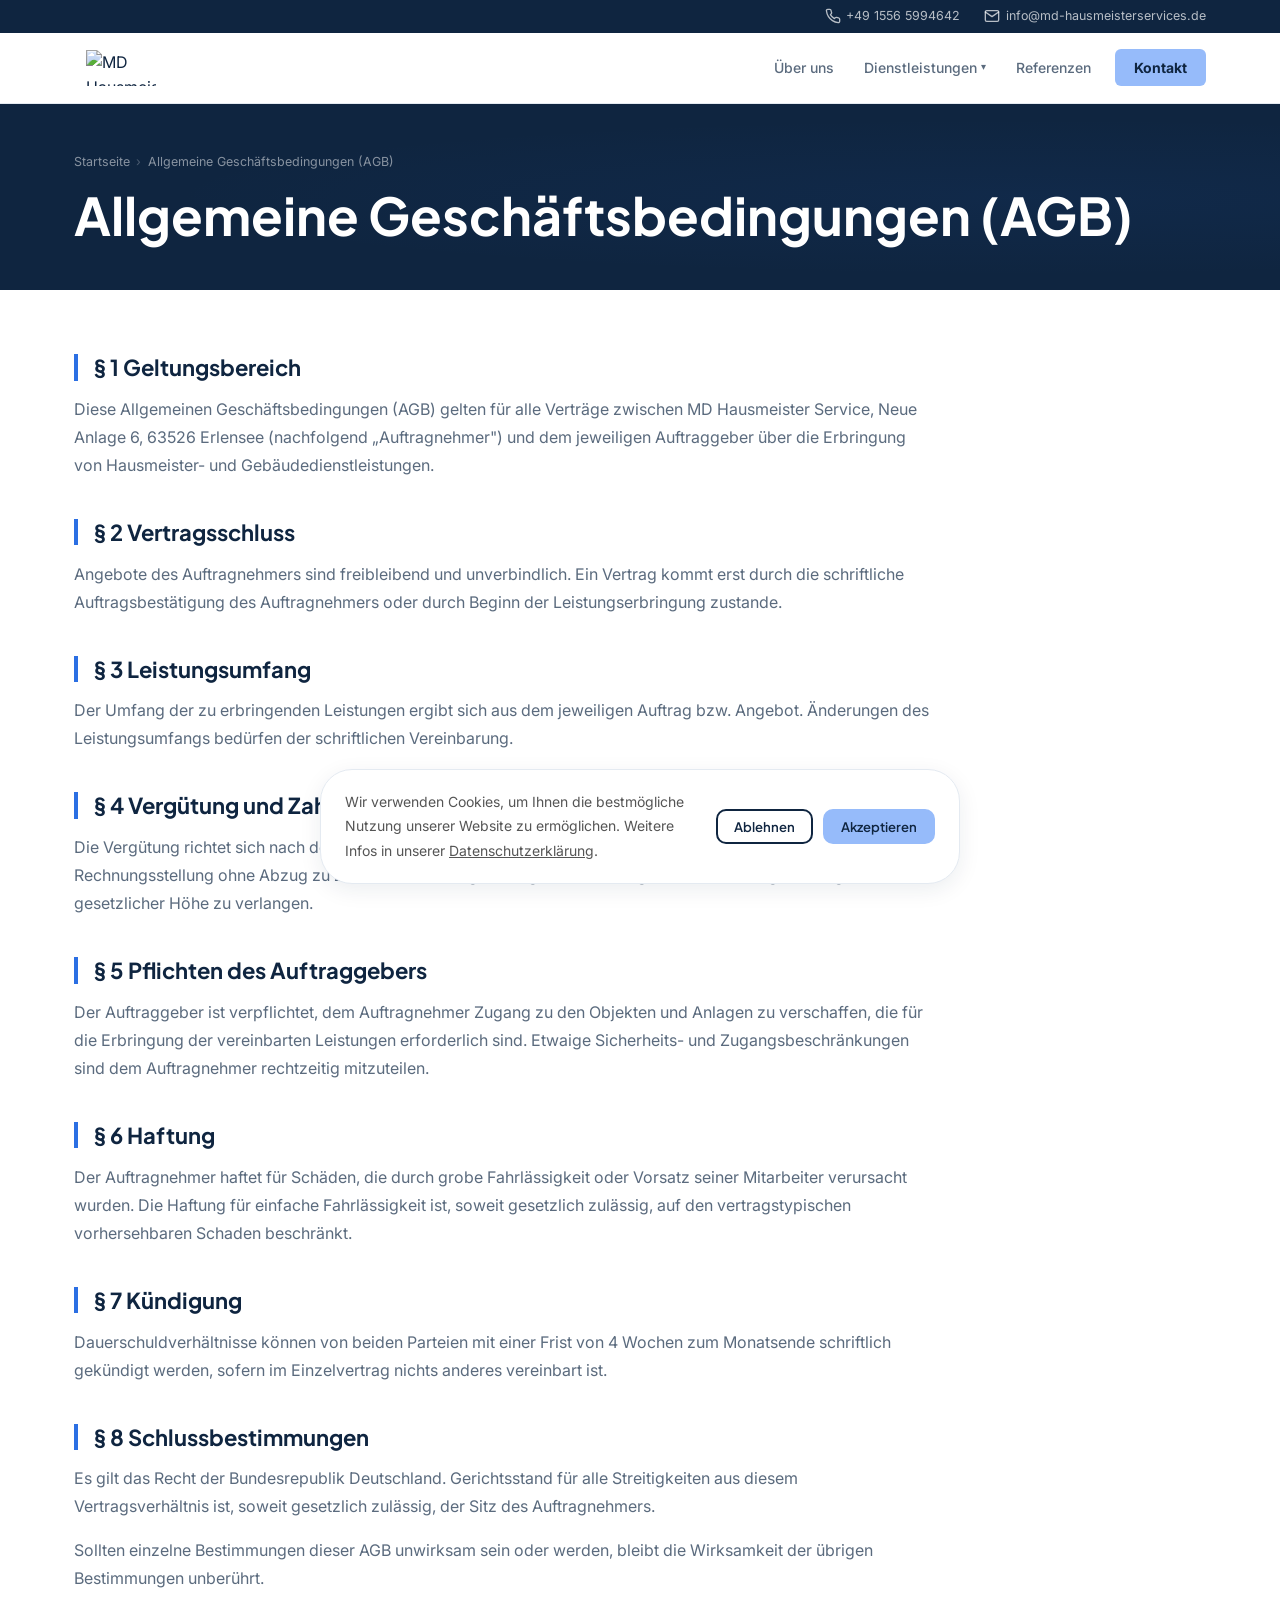
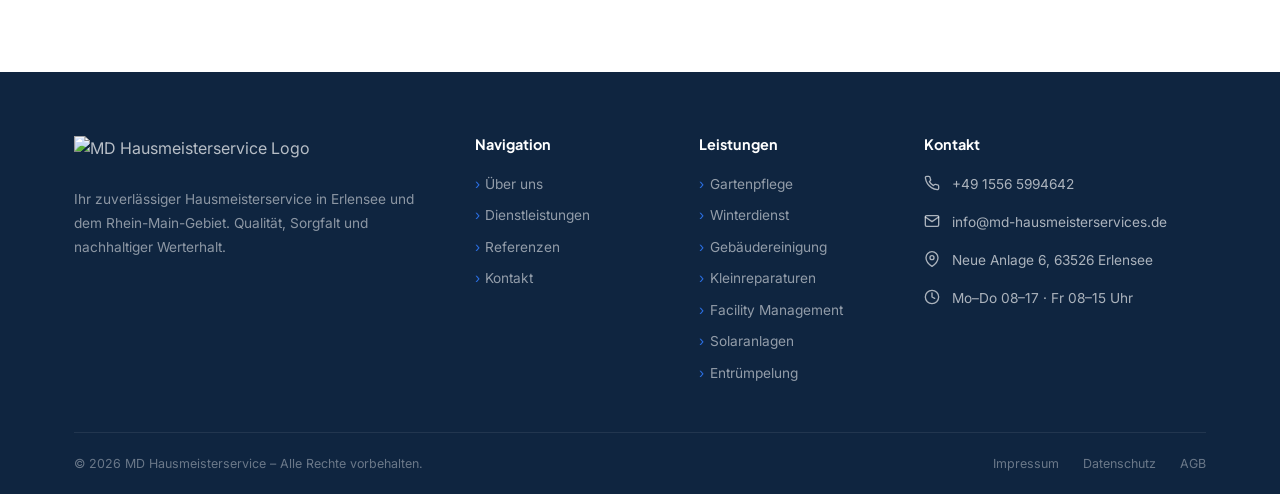
==== agb.html @ 6af6c299 "intial commit" ====
<!DOCTYPE html>
<!-- BUILD: 2026-07-04-v3 (Google-Bewertung neu, Abstände gefixt, keine Emojis) -->
<html lang="de">
<head>
  <meta charset="UTF-8">
  <meta name="viewport" content="width=device-width, initial-scale=1.0">
  <title>Allgemeine Geschäftsbedingungen (AGB) | MD Hausmeisterservice</title>
  <meta name="robots" content="noindex, follow">
  <link rel="canonical" href="https://md-hausmeisterservices.de/agb.html">
  <link rel="preconnect" href="https://fonts.googleapis.com">
  <link rel="preconnect" href="https://fonts.gstatic.com" crossorigin>
  <link href="https://fonts.googleapis.com/css2?family=Plus+Jakarta+Sans:wght@400;600;700;800&family=Inter:wght@400;500;600&display=swap" rel="stylesheet">
  <link rel="stylesheet" href="style.css">
</head>
<body>
<div id="progress-bar"></div>
<button id="back-to-top" title="Nach oben">↑</button>
<a href="kontakt.html" class="mobile-cta"><span class="ico"><svg viewBox="0 0 24 24" width="16" height="16" fill="none" stroke="currentColor" stroke-width="2" stroke-linecap="round" stroke-linejoin="round"><path d="M16 4h2a2 2 0 0 1 2 2v14a2 2 0 0 1-2 2H6a2 2 0 0 1-2-2V6a2 2 0 0 1 2-2h2"/><rect x="8" y="2" width="8" height="4" rx="1" ry="1"/></svg></span> Kostenloses Angebot anfragen</a>

<header>
  <div class="topbar">
    <div class="container">
      <a href="tel:+4915565994642"><span class="ico"><svg viewBox="0 0 24 24" width="16" height="16" fill="none" stroke="currentColor" stroke-width="2" stroke-linecap="round" stroke-linejoin="round"><path d="M22 16.92v3a2 2 0 0 1-2.18 2 19.79 19.79 0 0 1-8.63-3.07 19.5 19.5 0 0 1-6-6 19.79 19.79 0 0 1-3.07-8.67A2 2 0 0 1 4.11 2h3a2 2 0 0 1 2 1.72c.127.96.361 1.903.7 2.81a2 2 0 0 1-.45 2.11L8.09 9.91a16 16 0 0 0 6 6l1.27-1.27a2 2 0 0 1 2.11-.45c.907.339 1.85.573 2.81.7A2 2 0 0 1 22 16.92z"/></svg></span> +49 1556 5994642</a>
      <a href="mailto:info@md-hausmeisterservices.de"><span class="ico"><svg viewBox="0 0 24 24" width="16" height="16" fill="none" stroke="currentColor" stroke-width="2" stroke-linecap="round" stroke-linejoin="round"><path d="M4 4h16c1.1 0 2 .9 2 2v12c0 1.1-.9 2-2 2H4c-1.1 0-2-.9-2-2V6c0-1.1.9-2 2-2z"/><polyline points="22,6 12,13 2,6"/></svg></span> info@md-hausmeisterservices.de</a>
    </div>
  </div>
  <nav class="navbar" id="navbar">
    <div class="container">
      <a href="index.html" class="nav-logo" aria-label="MD Hausmeisterservice Startseite">
        <img src="https://md-hausmeisterservices.de/wp-content/uploads/2026/02/MD-Hausmeisterservice-Logo-hell-NoBackground-200x102.png"
             alt="MD Hausmeisterservice Logo" width="150" height="77" loading="eager">
      </a>
      <button class="nav-toggle" id="navToggle" aria-label="Menü öffnen" aria-expanded="false">
        <span></span><span></span><span></span>
      </button>
      <ul class="nav-menu" id="navMenu">
        <li><a href="index.html">Über uns</a></li>
        <li class="has-dropdown">
          <a href="dienstleistungen.html">Dienstleistungen <span class="arrow">▾</span></a>
          <ul class="dropdown">
            <li><a href="solaranlagen.html">Reinigung für Solaranlagen</a></li>
            <li><a href="facility-management.html">Facility Management</a></li>
            <li><a href="entruepelung.html">Entrümpelung &amp; Haushaltsauflösungen</a></li>
            <li><a href="gebaeudereinigung.html">Fensterreinigung &amp; Gebäudereinigung</a></li>
            <li><a href="gartenpflege.html">Gartenpflege</a></li>
            <li><a href="kleinreparaturen.html">Kleinreparaturen</a></li>
            <li><a href="winterdienst.html">Winterdienst</a></li>
          </ul>
        </li>
        <li><a href="referenzen.html">Referenzen</a></li>
        <li><a href="kontakt.html" class="nav-cta">Kontakt</a></li>
      </ul>
    </div>
  </nav>
  <div class="nav-overlay" id="navOverlay"></div>
</header>
<main>
  <section class="page-banner">
    <div class="container">
      <div class="page-banner-content">
        <nav class="breadcrumb"><a href="index.html">Startseite</a><span class="sep">›</span><span>Allgemeine Geschäftsbedingungen (AGB)</span></nav>
        <h1>Allgemeine Geschäftsbedingungen (AGB)</h1>
      </div>
    </div>
  </section>
  <section class="section">
    <div class="container">
      <div class="legal-content">

        <h2>§ 1 Geltungsbereich</h2>
        <p>Diese Allgemeinen Geschäftsbedingungen (AGB) gelten für alle Verträge zwischen MD Hausmeister Service, Neue Anlage 6, 63526 Erlensee (nachfolgend „Auftragnehmer") und dem jeweiligen Auftraggeber über die Erbringung von Hausmeister- und Gebäudedienstleistungen.</p>

        <h2>§ 2 Vertragsschluss</h2>
        <p>Angebote des Auftragnehmers sind freibleibend und unverbindlich. Ein Vertrag kommt erst durch die schriftliche Auftragsbestätigung des Auftragnehmers oder durch Beginn der Leistungserbringung zustande.</p>

        <h2>§ 3 Leistungsumfang</h2>
        <p>Der Umfang der zu erbringenden Leistungen ergibt sich aus dem jeweiligen Auftrag bzw. Angebot. Änderungen des Leistungsumfangs bedürfen der schriftlichen Vereinbarung.</p>

        <h2>§ 4 Vergütung und Zahlungsbedingungen</h2>
        <p>Die Vergütung richtet sich nach dem jeweils vereinbarten Angebot. Rechnungen sind innerhalb von 14 Tagen nach Rechnungsstellung ohne Abzug zu zahlen. Bei Zahlungsverzug ist der Auftragnehmer berechtigt, Verzugszinsen in gesetzlicher Höhe zu verlangen.</p>

        <h2>§ 5 Pflichten des Auftraggebers</h2>
        <p>Der Auftraggeber ist verpflichtet, dem Auftragnehmer Zugang zu den Objekten und Anlagen zu verschaffen, die für die Erbringung der vereinbarten Leistungen erforderlich sind. Etwaige Sicherheits- und Zugangsbeschränkungen sind dem Auftragnehmer rechtzeitig mitzuteilen.</p>

        <h2>§ 6 Haftung</h2>
        <p>Der Auftragnehmer haftet für Schäden, die durch grobe Fahrlässigkeit oder Vorsatz seiner Mitarbeiter verursacht wurden. Die Haftung für einfache Fahrlässigkeit ist, soweit gesetzlich zulässig, auf den vertragstypischen vorhersehbaren Schaden beschränkt.</p>

        <h2>§ 7 Kündigung</h2>
        <p>Dauerschuldverhältnisse können von beiden Parteien mit einer Frist von 4 Wochen zum Monatsende schriftlich gekündigt werden, sofern im Einzelvertrag nichts anderes vereinbart ist.</p>

        <h2>§ 8 Schlussbestimmungen</h2>
        <p>Es gilt das Recht der Bundesrepublik Deutschland. Gerichtsstand für alle Streitigkeiten aus diesem Vertragsverhältnis ist, soweit gesetzlich zulässig, der Sitz des Auftragnehmers.</p>
        <p>Sollten einzelne Bestimmungen dieser AGB unwirksam sein oder werden, bleibt die Wirksamkeit der übrigen Bestimmungen unberührt.</p>

      </div>
    </div>
  </section>
</main>
<footer class="footer">
  <div class="container">
    <div class="footer-grid">
      <div class="footer-brand">
        <img src="https://md-hausmeisterservices.de/wp-content/uploads/2026/02/MD-Hausmeisterservice-Logo-hell-NoBackground-200x102.png" alt="MD Hausmeisterservice Logo" loading="lazy">
        <p>Ihr zuverlässiger Hausmeisterservice in Erlensee und dem Rhein-Main-Gebiet. Qualität, Sorgfalt und nachhaltiger Werterhalt.</p>
      </div>
      <div class="footer-col">
        <h4>Navigation</h4>
        <ul class="footer-links">
          <li><a href="index.html">Über uns</a></li>
          <li><a href="dienstleistungen.html">Dienstleistungen</a></li>
          <li><a href="referenzen.html">Referenzen</a></li>
          <li><a href="kontakt.html">Kontakt</a></li>
        </ul>
      </div>
      <div class="footer-col">
        <h4>Leistungen</h4>
        <ul class="footer-links">
          <li><a href="gartenpflege.html">Gartenpflege</a></li>
          <li><a href="winterdienst.html">Winterdienst</a></li>
          <li><a href="gebaeudereinigung.html">Gebäudereinigung</a></li>
          <li><a href="kleinreparaturen.html">Kleinreparaturen</a></li>
          <li><a href="facility-management.html">Facility Management</a></li>
          <li><a href="solaranlagen.html">Solaranlagen</a></li>
          <li><a href="entruepelung.html">Entrümpelung</a></li>
        </ul>
      </div>
      <div class="footer-col">
        <h4>Kontakt</h4>
        <div class="fci"><i class="fi"><span class="ico"><svg viewBox="0 0 24 24" width="16" height="16" fill="none" stroke="currentColor" stroke-width="2" stroke-linecap="round" stroke-linejoin="round"><path d="M22 16.92v3a2 2 0 0 1-2.18 2 19.79 19.79 0 0 1-8.63-3.07 19.5 19.5 0 0 1-6-6 19.79 19.79 0 0 1-3.07-8.67A2 2 0 0 1 4.11 2h3a2 2 0 0 1 2 1.72c.127.96.361 1.903.7 2.81a2 2 0 0 1-.45 2.11L8.09 9.91a16 16 0 0 0 6 6l1.27-1.27a2 2 0 0 1 2.11-.45c.907.339 1.85.573 2.81.7A2 2 0 0 1 22 16.92z"/></svg></span></i><div><a href="tel:+4915565994642">+49 1556 5994642</a></div></div>
        <div class="fci"><i class="fi"><span class="ico"><svg viewBox="0 0 24 24" width="16" height="16" fill="none" stroke="currentColor" stroke-width="2" stroke-linecap="round" stroke-linejoin="round"><path d="M4 4h16c1.1 0 2 .9 2 2v12c0 1.1-.9 2-2 2H4c-1.1 0-2-.9-2-2V6c0-1.1.9-2 2-2z"/><polyline points="22,6 12,13 2,6"/></svg></span></i><div><a href="mailto:info@md-hausmeisterservices.de">info@md-hausmeisterservices.de</a></div></div>
        <div class="fci"><i class="fi"><span class="ico"><svg viewBox="0 0 24 24" width="16" height="16" fill="none" stroke="currentColor" stroke-width="2" stroke-linecap="round" stroke-linejoin="round"><path d="M21 10c0 7-9 13-9 13s-9-6-9-13a9 9 0 0 1 18 0z"/><circle cx="12" cy="10" r="3"/></svg></span></i><div><span>Neue Anlage 6, 63526 Erlensee</span></div></div>
        <div class="fci"><i class="fi"><span class="ico"><svg viewBox="0 0 24 24" width="16" height="16" fill="none" stroke="currentColor" stroke-width="2" stroke-linecap="round" stroke-linejoin="round"><circle cx="12" cy="12" r="10"/><polyline points="12 6 12 12 16 14"/></svg></span></i><div><span>Mo–Do 08–17 · Fr 08–15 Uhr</span></div></div>
      </div>
    </div>
    <div class="footer-bottom">
      <p>© 2026 MD Hausmeisterservice – Alle Rechte vorbehalten.</p>
      <nav class="footer-legal">
        <a href="impressum.html">Impressum</a>
        <a href="datenschutz.html">Datenschutz</a>
        <a href="agb.html">AGB</a>
      </nav>
    </div>
  </div>
</footer>
<script src="main.js"></script>
</body>
</html>
---- style.css ----
@charset "UTF-8";
/* ================================================
   MD HAUSMEISTERSERVICE — Global Stylesheet v2
   ================================================ */

:root {
  --navy:        #0F2540;
  --navy-800:    #16314F;
  --navy-700:    #1E3F63;
  /* Accent = modernes, einladendes Blau */
  --blue:        #2B6FE3;
  --blue-700:    #1F54B8;
  --blue-50:     #F4F8FE;
  --blue-100:    #E7F0FD;
  --blue-200:    #CFE0FB;
  /* Alias auf die Legacy-Variablen, damit alle Seiten konsistent blau sind */
  --amber:       #2B6FE3;
  --amber-700:   #1F54B8;
  --amber-50:    #F4F8FE;
  --amber-100:   #E7F0FD;
  /* Notfall-Signalfarbe (nur für Wasserschaden/Notfall) */
  --alert:       #E5484D;
  --alert-700:   #C2363B;
  --alert-50:    #FDECEC;
  --green:       #22C55E;
  --bg:          #F6F9FD;
  --bg-white:    #FFFFFF;
  --text:        #0F2540;
  --text-muted:  #5B6B7E;
  --text-light:  #8A99AC;
  --border:      #E4EAF1;
  --shadow-xs:   0 1px 3px rgba(15,37,64,.05);
  --shadow-sm:   0 2px 10px rgba(15,37,64,.06);
  --shadow:      0 6px 22px rgba(15,37,64,.08);
  --shadow-md:   0 12px 36px rgba(15,37,64,.10);
  --shadow-lg:   0 22px 60px rgba(15,37,64,.14);
  --shadow-blue: 0 14px 40px rgba(43,111,227,.22);
  --r-sm:        6px;
  --r:           10px;
  --r-lg:        16px;
  --r-xl:        24px;
  --r-2xl:       32px;
  --font-d:      'Plus Jakarta Sans', sans-serif;
  --font-b:      'Inter', sans-serif;
  --ease:        cubic-bezier(.4,0,.2,1);
  --tr:          .22s var(--ease);
}

/* --- Reset --- */
*, *::before, *::after { box-sizing:border-box; margin:0; padding:0; }
html { scroll-behavior:smooth; font-size:16px; -webkit-text-size-adjust:100%; }
body { font-family:var(--font-b); color:var(--text); background:var(--bg-white); line-height:1.6; overflow-x:hidden; }
img  { max-width:100%; height:auto; display:block; }
a    { color:inherit; text-decoration:none; transition:color var(--tr); }
ul,ol { list-style:none; }
button { cursor:pointer; border:none; background:none; font-family:inherit; }
input, textarea, select { font-family:inherit; }

/* --- Typography --- */
h1,h2,h3,h4,h5 { font-family:var(--font-d); font-weight:700; line-height:1.2; color:var(--text); }
h1 { font-size:clamp(2rem,5vw,3.25rem); }
h2 { font-size:clamp(1.6rem,3vw,2.25rem); }
h3 { font-size:clamp(1.15rem,2.5vw,1.45rem); }
h4 { font-size:1.05rem; }
p  { line-height:1.75; color:var(--text-muted); }

/* --- Layout --- */
.container { width:100%; max-width:1180px; margin:0 auto; padding:0 1.5rem; }
.section    { padding:4rem 0; }

.abstand{
  padding : 1 rem 0 !important;
}

.label {
  display:inline-block;
  font-size:.72rem; font-weight:700;
  letter-spacing:.1em; text-transform:uppercase;
  color:var(--amber);
  margin-bottom:.6rem;
}

/* ================================================
   SCROLL PROGRESS BAR
   ================================================ */
#progress-bar {
  position:fixed; top:0; left:0; height:3px;
  background:var(--amber);
  z-index:9999; width:0%;
  transition:width .1s linear;
}

/* ================================================
   TOPBAR
   ================================================ */
.topbar {
  background:var(--navy);
  padding:.4rem 0;
}
.topbar .container {
  display:flex; align-items:center;
  justify-content:flex-end; gap:1.5rem;
}
.topbar a {
  color:rgba(255,255,255,.7);
  font-size:.78rem;
  display:flex; align-items:center; gap:.35rem;
}
.topbar a:hover { color:var(--amber); }

/* ================================================
   NAVBAR — WHITE
   ================================================ */
.navbar {
  background:#fff;
  border-bottom:1px solid var(--border);
  position:sticky; top:0; z-index:1000;
  transition:box-shadow var(--tr);
}
.navbar.scrolled { box-shadow:var(--shadow-md); border-bottom-color:transparent; }
.navbar > .container {
  display:flex; align-items:center;
  justify-content:space-between; height:70px;
}

/* Logo badge on white bg */
.nav-logo {
  display:flex; align-items:center;
 
  border-radius:var(--r);
  padding:6px 12px;
  flex-shrink:0;
}
.nav-logo img { height:36px; width:auto; }

/* Nav links */
.nav-menu { display:flex; align-items:center; gap:.15rem; }
.nav-menu > li > a {
  color:var(--text-muted);
  font-size:.875rem; font-weight:500;
  padding:.45rem .85rem;
  border-radius:var(--r-sm);
  transition:all var(--tr);
  display:flex; align-items:center; gap:.25rem;
  white-space:nowrap;
}
.nav-menu > li > a:hover,
.nav-menu > li > a.active { color:var(--navy); background:var(--bg); }
.nav-menu > li > a.nav-cta {
  background:var(--amber); color:var(--navy);
  font-weight:700; padding:.45rem 1.2rem; margin-left:.5rem;
}
.nav-menu > li > a.nav-cta:hover { background:var(--amber-700); }

/* Dropdown */
.has-dropdown { position:relative; }
.has-dropdown > a .arrow { font-size:.65rem; transition:transform var(--tr); display:inline-block; }
.has-dropdown:hover > a .arrow,
.has-dropdown.open > a .arrow { transform:rotate(180deg); }
.dropdown {
  position:absolute; top:calc(100% + .5rem); left:0;
  background:#fff; border-radius:var(--r);
  box-shadow:var(--shadow-lg); min-width:290px;
  opacity:0; visibility:hidden; transform:translateY(-8px);
  transition:all var(--tr);
  border:1px solid var(--border); overflow:hidden;
}
.has-dropdown:hover .dropdown,
.has-dropdown.open .dropdown { opacity:1; visibility:visible; transform:translateY(0); }
.dropdown li a {
  display:block; padding:.6rem 1.25rem;
  font-size:.875rem; color:var(--text); font-weight:500;
  border-left:3px solid transparent;
  transition:all var(--tr);
}
.dropdown li a:hover {
  background:var(--bg); color:var(--amber-700);
  border-left-color:var(--amber); padding-left:1.5rem;
}

/* Mobile toggle */
.nav-toggle { display:none; flex-direction:column; gap:5px; padding:.5rem; }
.nav-toggle span { display:block; width:24px; height:2px; background:var(--navy); border-radius:2px; transition:all var(--tr); }
.nav-toggle.open span:nth-child(1) { transform:translateY(7px) rotate(45deg); }
.nav-toggle.open span:nth-child(2) { opacity:0; }
.nav-toggle.open span:nth-child(3) { transform:translateY(-7px) rotate(-45deg); }
.nav-overlay { display:none; position:fixed; inset:0; background:rgba(0,0,0,.45); z-index:998; }
.nav-overlay.show { display:block; }

/* ================================================
   BUTTONS
   ================================================ */
.btn {
  display:inline-flex; align-items:center; gap:.5rem;
  padding:.75rem 1.75rem;
  border-radius:var(--r); font-family:var(--font-d);
  font-weight:600; font-size:.9375rem;
  transition:all var(--tr); cursor:pointer;
  border:2px solid transparent; white-space:nowrap;
}
.btn-primary { background:var(--amber); color:var(--navy); border-color:var(--amber); }
.btn-primary:hover { background:var(--amber-700); border-color:var(--amber-700); transform:translateY(-2px); box-shadow:0 6px 20px rgba(43,111,227,.35); }
.btn-dark { background:var(--navy); color:#fff; border-color:var(--navy); }
.btn-dark:hover { background:var(--navy-700); border-color:var(--navy-700); transform:translateY(-2px); }
.btn-outline { background:transparent; color:var(--navy); border-color:var(--navy); }
.btn-outline:hover { background:var(--navy); color:#fff; transform:translateY(-2px); }
.btn-outline-white { background:transparent; color:#fff; border-color:rgba(255,255,255,.55); }
.btn-outline-white:hover { background:#fff; color:var(--navy); border-color:#fff; }
.btn-outline-amber { background:transparent; color:var(--amber); border-color:var(--amber); }
.btn-outline-amber:hover { background:var(--amber); color:var(--navy); }
.btn-lg { padding:.9rem 2.25rem; font-size:1rem; }
.btn-sm { padding:.45rem 1rem; font-size:.82rem; }

/* ================================================
   BACK TO TOP
   ================================================ */
#back-to-top {
  position:fixed; bottom:1.75rem; right:1.75rem;
  width:46px; height:46px;
  background:var(--navy); color:#fff;
  border-radius:50%; border:none;
  display:flex; align-items:center; justify-content:center;
  font-size:1.1rem; cursor:pointer;
  opacity:0; pointer-events:none;
  transform:translateY(12px);
  transition:all var(--tr);
  z-index:900; box-shadow:var(--shadow-md);
}
#back-to-top.show { opacity:1; pointer-events:all; transform:translateY(0); }
#back-to-top:hover { background:var(--amber); transform:translateY(-3px); }

/* ================================================
   FLOATING MOBILE CTA
   ================================================ */
.mobile-cta {
  display:none;
  position:fixed; bottom:0; left:0; right:0;
  background:var(--amber); color:var(--navy);
  font-family:var(--font-d); font-weight:700; font-size:.95rem;
  padding:1rem; text-align:center;
  z-index:900; box-shadow:0 -4px 16px rgba(13,27,42,.15);
  transition:transform var(--tr);
}
.mobile-cta:hover { background:var(--amber-700); }

/* ================================================
   PAGE BANNER (Unterseiten)
   ================================================ */
.page-banner {
  background:var(--navy);
  padding:3rem 0 2.75rem;
  position:relative; overflow:hidden;
}
.page-banner::before {
  content:''; position:absolute;
  inset:0; 
  background: radial-gradient(ellipse at 80% 50%, rgba(43,111,227,.06) 0%, transparent 60%);
}
.page-banner-content { position:relative; z-index:1; }
.breadcrumb { display:flex; align-items:center; gap:.4rem; font-size:.78rem; color:rgba(255,255,255,.5); margin-bottom:.75rem; }
.breadcrumb a { color:rgba(255,255,255,.5); }
.breadcrumb a:hover { color:var(--amber); }
.breadcrumb .sep { color:rgba(255,255,255,.25); }
.page-banner h1 { color:#fff; }
.page-banner .lead { color:rgba(255,255,255,.7); font-size:1.0625rem; margin-top:.75rem; max-width:600px; }

/* ================================================
   HERO
   ================================================ */
.hero {
  position:relative; min-height:600px;
  background:var(--navy);
  display:flex; align-items:center;
  overflow:hidden;
}
.hero-bg {
  position:absolute; inset:0;
  background-image:url('https://md-hausmeisterservices.de/wp-content/uploads/2026/02/Hausmeister-Service.webp');
  background-size:cover; background-position:center 22%;
  will-change:transform;
}
.hero-bg::after {
  content:''; position:absolute; inset:0;
  background:linear-gradient(108deg, rgba(13,27,42,.93) 38%, rgba(13,27,42,.55) 100%);
}
.hero-content { position:relative; z-index:1; padding:5.5rem 0; max-width:660px; }
.hero-badge {
  display:inline-flex; align-items:center; gap:.45rem;
  background:rgba(43,111,227,.14); border:1px solid rgba(43,111,227,.3);
  color:var(--amber); font-size:.72rem; font-weight:700;
  letter-spacing:.08em; text-transform:uppercase;
  padding:.35rem .9rem; border-radius:100px; margin-bottom:1rem;
}
.hero h1 { color:#fff; font-weight:800; margin-bottom:1rem; }
.hero h1 em { color:var(--amber); font-style:normal; }
.hero-lead { color:rgba(255,255,255,.78); font-size:1.0625rem; margin-bottom:2rem; max-width:520px; }
.hero-actions { display:flex; gap:1rem; flex-wrap:wrap; margin-bottom:2rem; }
.hero-emergency {
  display:inline-flex; align-items:center; gap:.6rem;
  background:rgba(255,255,255,.06); border:1px solid rgba(255,255,255,.15);
  border-radius:var(--r); padding:.75rem 1rem;
  color:rgba(255,255,255,.85); font-size:.855rem;
}
.hero-emergency strong { color:var(--amber); }
.hero::after {
  content:''; position:absolute; bottom:-1px; left:0; right:0;
  height:64px; background:#fff;
  clip-path:polygon(0 100%, 100% 0, 100% 100%);
}

/* ================================================
   SERVICE ICON STRIP
   ================================================ */
.services-strip {
  background:#fff; padding:1.5rem 0;
  border-bottom:1px solid var(--border);
}
.services-strip .container {
  display:flex; align-items:center;
  gap:.5rem; overflow-x:auto;
  scrollbar-width:none; -ms-overflow-style:none;
}
.services-strip .container::-webkit-scrollbar { display:none; }
.svc-chip {
  display:inline-flex; align-items:center; gap:.5rem;
  padding:.55rem 1rem;
  background:var(--bg); border:1px solid var(--border);
  border-radius:100px; white-space:nowrap;
  font-size:.83rem; font-weight:600; color:var(--text);
  transition:all var(--tr); flex-shrink:0;
}
.svc-chip:hover { background:var(--navy); color:#fff; border-color:var(--navy); }
.svc-chip .ico { font-size:1rem; }

/* ================================================
   SECTION — INTRO (gray split)
   ================================================ */
.section-intro { background:var(--bg); padding:5rem 0; }
.intro-grid { display:grid; grid-template-columns:1fr 1fr; gap:4rem; align-items:center; }

/* ── Stats block: connected dark grid ── */
.intro-highlights {
  display:grid; grid-template-columns:1fr 1fr;
  gap:2px; /* thin navy gap = visual divider */
  background:var(--navy);
  border-radius:var(--r-xl);
  overflow:hidden;
  box-shadow:var(--shadow-lg);
}
.hl-card {
  background:var(--navy-800);
  padding:2.25rem 1.75rem;
  position:relative; overflow:hidden;
  display:flex; flex-direction:column;
  align-items:center; justify-content:center;
  text-align:center;
  transition:background var(--tr);
  cursor:default;
}
.hl-card:hover { background:var(--navy-700); }

/* Amber top-accent bar */
.hl-card::before {
  content:''; position:absolute;
  top:0; left:0; right:0; height:3px;
  background:var(--amber);
  transform:scaleX(0); transform-origin:left;
  transition:transform .4s var(--ease);
}
.hl-card:hover::before { transform:scaleX(1); }

/* Giant background watermark number */
.hl-card::after {
  content:attr(data-bg);
  position:absolute;
  right:-0.15em; bottom:-0.3em;
  font-family:var(--font-d); font-weight:800;
  font-size:8rem; line-height:1;
  color:rgba(255,255,255,.03);
  pointer-events:none; user-select:none;
  letter-spacing:-.05em;
}

.hl-card .ico {
  font-size:1.5rem; margin-bottom:.625rem;
  filter:grayscale(1) brightness(10) opacity(.45);
}
.hl-card strong {
  display:block;
  font-family:var(--font-d); font-size:3.25rem; font-weight:800;
  color:var(--amber); line-height:1;
  letter-spacing:-.02em;
  margin-bottom:.375rem;
}
.hl-card span {
  font-size:.72rem; font-weight:600;
  color:rgba(255,255,255,.45);
  text-transform:uppercase; letter-spacing:.1em;
}

/* ================================================
   SECTION — SERVICES GRID (white)
   ================================================ */
.services-grid {
  display:grid;
  grid-template-columns:repeat(auto-fill, minmax(310px,1fr));
  gap:1.5rem;
}
.service-card {
  background:#fff; border-radius:var(--r-lg); overflow:hidden;
  border:1px solid var(--border); display:block;
  transition:all var(--tr);
  position:relative;
}
.service-card:hover { box-shadow:var(--shadow-lg); transform:translateY(-5px); border-color:transparent; }

.sc-img-wrap { overflow:hidden; height:210px; position:relative; }
.sc-img { width:100%; height:100%; object-fit:cover; transition:transform .45s var(--ease); }
.service-card:hover .sc-img { transform:scale(1.06); }

/* Overlay on hover */
.sc-overlay {
  position:absolute; inset:0;
  background:linear-gradient(0deg, rgba(13,27,42,.82) 0%, rgba(13,27,42,.0) 60%);
  display:flex; align-items:flex-end;
  padding:1.25rem;
  opacity:0; transition:opacity var(--tr);
}
.service-card:hover .sc-overlay { opacity:1; }
.sc-overlay span {
  color:#fff; font-size:.83rem; font-weight:500;
  display:flex; align-items:center; gap:.375rem;
}
.sc-overlay span::after { content:'→'; }

.sc-body {
  padding:1.5rem;
  border-top:3px solid var(--amber);
}
.sc-body h3 { font-size:1.05rem; margin-bottom:.4rem; }
.sc-body p  { font-size:.855rem; margin-bottom:0; }
.sc-link { display:inline-flex; align-items:center; gap:.35rem; font-size:.83rem; font-weight:600; color:var(--blue-700); }
.sc-link::after { content:'→'; transition:transform var(--tr); }
.service-card:hover .sc-link::after { transform:translateX(3px); }

/* ================================================
   SHARED SECTION SCAFFOLDING (subpages)
   Used across dienstleistungen.html, referenzen.html
   and every service-detail page.
   ================================================ */
.section-label {
  display:inline-block;
  font-size:.72rem; font-weight:700;
  letter-spacing:.1em; text-transform:uppercase;
  color:var(--blue);
  margin-bottom:.7rem;
}
.section-header { max-width:660px; margin-bottom:2.75rem; }
.section-header--center { margin-left:auto; margin-right:auto; text-align:center; }
.section-header h2 { margin-bottom:.7rem; }
.section-header p { font-size:1.05rem; }

.section--gray { background:var(--bg); }

.detail-grid { display:grid; grid-template-columns:1.05fr .95fr; gap:3.5rem; align-items:center; }
.detail-grid > *:first-child { order:1; }
.detail-grid > *:last-child  { order:2; }
.detail-grid.reverse > *:first-child { order:2; }
.detail-grid.reverse > *:last-child  { order:1; }
.detail-img {
  border-radius:var(--r-lg); overflow:hidden;
  box-shadow:var(--shadow-md);
  max-height:400px;
}
.detail-img img { width:100%; height:100%; max-height:400px; object-fit:cover; display:block; }
@media (max-width:900px){
  .detail-grid { grid-template-columns:1fr; gap:2rem; }
  .detail-grid > *:first-child,
  .detail-grid > *:last-child,
  .detail-grid.reverse > *:first-child,
  .detail-grid.reverse > *:last-child { order:initial; }
  .detail-img { max-height:320px; }
}

/* ================================================
   SECTION — WHY US (dark navy)
   ================================================ */
.section-dark { background:var(--navy); padding:5rem 0; }
.why-grid {
  display:grid;
  grid-template-columns:repeat(3,1fr);
  gap:0;
  border:1px solid rgba(255,255,255,.08);
  border-radius:var(--r-xl);
  overflow:hidden;
}
.why-item {
  padding:2.5rem 2rem;
  border-right:1px solid rgba(255,255,255,.08);
  transition:background var(--tr);
}
.why-item:last-child { border-right:none; }
.why-item:hover { background:rgba(255,255,255,.04); }
.why-num {
  font-family:var(--font-d); font-size:3.5rem; font-weight:800;
  color:var(--amber); line-height:1; margin-bottom:1rem;
  opacity:.9;
}
.why-item h3 { color:#fff; font-size:1.1rem; margin-bottom:.6rem; }
.why-item p  { color:rgba(255,255,255,.6); font-size:.875rem; }

/* ================================================
   SECTION — PROCESS STEPS
   ================================================ */
.section-process { background:var(--amber-50); padding:5rem 0; }
.steps-grid {
  display:grid;
  grid-template-columns:repeat(auto-fit, minmax(200px,1fr));
  gap:0;
  position:relative;
}
.steps-grid::before {
  content:''; position:absolute;
  top:28px; left:calc(100% / 8); right:calc(100% / 8);
  height:2px; background:var(--amber);
  z-index:0;
}
.step-item {
  text-align:center; padding:0 1.5rem;
  position:relative; z-index:1;
}
.step-num {
  width:56px; height:56px;
  background:var(--amber); color:var(--navy);
  border-radius:50%;
  display:flex; align-items:center; justify-content:center;
  font-family:var(--font-d); font-size:1.2rem; font-weight:800;
  margin:0 auto 1.25rem;
  box-shadow:0 0 0 6px var(--amber-50);
}
.step-item h4 { font-size:.95rem; margin-bottom:.35rem; }
.step-item p  { font-size:.83rem; }

/* ================================================
   SECTION — LEISTUNGEN (2-col split with image)
   ================================================ */
.leistungen-split {
  display:grid; grid-template-columns:1fr 1fr;
  gap:0; min-height:500px;
}
.ls-text {
  padding:4rem 3.5rem;
  display:flex; flex-direction:column;
  justify-content:center;
}
.ls-img { overflow:hidden; position:relative; }
.ls-img img { width:100%; height:100%; object-fit:cover; }
.checklist { display:flex; flex-direction:column; gap:.7rem; margin:1.5rem 0; }
.checklist li {
  display:flex; align-items:flex-start; gap:.75rem;
  font-size:.9375rem; color:var(--text-muted);
}
.checklist li::before {
  content:'✓'; width:20px; height:20px;
  background:var(--amber-100); color:var(--amber-700);
  border-radius:50%;
  display:flex; align-items:center; justify-content:center;
  font-size:.7rem; font-weight:700;
  flex-shrink:0; margin-top:2px;
}

/* ================================================
   SECTION — TESTIMONIALS (white)
   ================================================ */
/* ================================================
   GOOGLE RATING CARD (referenzen.html)
   ================================================ */
.google-rating {
  display:flex; align-items:center; gap:2rem; flex-wrap:wrap;
  background:#fff; border:1px solid var(--border);
  border-radius:var(--r-xl); padding:2rem 2.25rem;
  box-shadow:var(--shadow-sm);
}
.google-rating-score { display:flex; align-items:center; gap:1.25rem; }
.google-rating-num { font-family:var(--font-d); font-weight:800; font-size:2.75rem; color:var(--navy); line-height:1; }
.google-rating-stars-wrap { display:flex; flex-direction:column; gap:.3rem; }
.google-rating-stars { color:#F5A800; letter-spacing:2px; font-size:1.15rem; line-height:1; }
.google-rating-label { display:flex; align-items:center; gap:.4rem; font-size:.78rem; color:var(--text-muted); font-weight:600; text-transform:uppercase; letter-spacing:.05em; }
.google-g {
  width:18px; height:18px; border-radius:50%; flex-shrink:0;
  background:conic-gradient(#4285F4 0deg 90deg, #34A853 90deg 180deg, #FBBC05 180deg 270deg, #EA4335 270deg 360deg);
}
.google-rating-divider { width:1px; align-self:stretch; background:var(--border); }
.google-rating-text { font-size:.9375rem; color:var(--text); font-weight:500; line-height:1.7; }
.google-rating-text strong { color:var(--navy); }
@media (max-width:640px){
  .google-rating { flex-direction:column; align-items:flex-start; gap:1.25rem; }
  .google-rating-divider { display:none; }
}

/* Image variant of usp-card, used where "mehr Bilder" is wanted instead of plain icon badges */
.img-card { background:#fff; border:1px solid var(--border); border-radius:var(--r-lg); overflow:hidden; transition:all var(--tr); }
.img-card:hover { box-shadow:var(--shadow-md); transform:translateY(-4px); }
.img-card-photo { height:150px; overflow:hidden; }
.img-card-photo img { width:100%; height:100%; object-fit:cover; }
.img-card-body { padding:1.5rem; text-align:center; }
.img-card-body h4 { margin-bottom:.4rem; font-size:.97rem; }
.img-card-body p { font-size:.84rem; }

.t-grid { display:grid; grid-template-columns:repeat(auto-fill, minmax(280px,1fr)); gap:1.5rem; }
.t-card {
  background:#fff; border-radius:var(--r-lg);
  padding:1.75rem; border:1px solid var(--border);
  transition:all var(--tr); position:relative;
}
.t-card:hover { box-shadow:var(--shadow-md); transform:translateY(-3px); }
.t-quote {
  font-size:3rem; line-height:1;
  color:#0133a1; font-family:Georgia, serif;
  margin-bottom:.5rem;
}
.t-stars { color:#F5A800; letter-spacing:2px; font-size:.85rem; margin-bottom:.875rem; }
.t-text { font-size:.9rem; color:var(--text-muted); line-height:1.75; margin-bottom:1.25rem; font-style:italic; }
.t-author { display:flex; align-items:center; gap:.75rem; }
.t-avatar {
  width:40px; height:40px; background:var(--navy); color:#fff;
  border-radius:50%;
  display:flex; align-items:center; justify-content:center;
  font-family:var(--font-d); font-weight:700; font-size:.82rem;
  flex-shrink:0;
}
.t-author strong { display:block; font-size:.9rem; font-weight:600; }
.t-author span   { font-size:.8rem; color:var(--text-muted); }

/* ================================================
   SECTION — SERVICEZEITEN + CTA (dark)
   ================================================ */
.section-times { background:var(--navy-800); padding:5rem 0; }
.times-grid { display:grid; grid-template-columns:1fr 1fr; gap:4rem; align-items:center; }
.hours-table { width:100%; border-collapse:collapse; }
.hours-table td { padding:.75rem 0; border-bottom:1px solid rgba(255,255,255,.1); font-size:.9375rem; }
.hours-table td:first-child { font-weight:600; color:#fff; }
.hours-table td:last-child   { color:rgba(255,255,255,.65); }
.hours-table tr:last-child td { border-bottom:none; }
/* light-background variant — used when the table sits on a white/light card instead of a dark section */
.hours-table--light td { border-bottom-color:var(--border); }
.hours-table--light td:first-child { color:var(--navy); }
.hours-table--light td:last-child  { color:var(--text-muted); }

.contact-quick { display:flex; flex-direction:column; gap:1.25rem; }
.cq-item {
  display:flex; align-items:center; gap:1rem;
  padding:1.25rem; border-radius:var(--r-lg);
  background:rgba(255,255,255,.06);
  border:1px solid rgba(255,255,255,.08);
  transition:all var(--tr);
}
.cq-item:hover { background:rgba(255,255,255,.1); }
.cq-ico {
  width:44px; height:44px; border-radius:var(--r);
  background:var(--amber); color:var(--navy);
  display:flex; align-items:center; justify-content:center;
  font-size:1.25rem; flex-shrink:0;
}
.cq-item strong { display:block; font-size:.75rem; color:rgba(255,255,255,.55); letter-spacing:.05em; text-transform:uppercase; margin-bottom:.2rem; }
.cq-item a,
.cq-item span { color:#fff; font-size:.9375rem; font-weight:500; }
.cq-item a:hover { color:var(--amber); }

/* ================================================
   CTA BANNER
   ================================================ */
.cta-banner {
  background:var(--navy);
  padding:4rem 0;
  position:relative; overflow:hidden;
}
.cta-banner::before {
  content:''; position:absolute; inset:0;
  background:radial-gradient(ellipse at 78% 50%, rgba(43,111,227,.18) 0%, transparent 58%);
}
.cta-inner { position:relative; display:flex; align-items:center; justify-content:space-between; gap:2rem; flex-wrap:wrap; }
.cta-inner h2 { color:#fff; margin-bottom:.4rem; }
.cta-inner p  { color:rgba(255,255,255,.62); }
.cta-actions  { display:flex; gap:1rem; flex-wrap:wrap; flex-shrink:0; }

/* ================================================
   FEATURE ITEMS
   ================================================ */
.features-grid { display:grid; grid-template-columns:repeat(auto-fill, minmax(240px,1fr)); gap:1rem; }
.feature-item {
  display:flex; align-items:flex-start; gap:.875rem;
  padding:1.1rem; background:#fff;
  border-radius:var(--r); border:1px solid var(--border);
  transition:all var(--tr);
}
.feature-item:hover { border-color:var(--amber); box-shadow:var(--shadow-xs); }
.fi-ico {
  width:36px; height:36px;
  background:var(--amber-100); color:var(--amber-700);
  border-radius:var(--r-sm);
  display:flex; align-items:center; justify-content:center;
  font-size:.95rem; flex-shrink:0;
}
.fi-text strong { display:block; font-size:.9rem; font-weight:600; color:var(--text); margin-bottom:.2rem; }
.fi-text span   { font-size:.82rem; color:var(--text-muted); }

/* ================================================
   USP CARDS
   ================================================ */
.usp-grid { display:grid; grid-template-columns:repeat(auto-fill, minmax(220px,1fr)); gap:1.5rem; }
.usp-card {
  text-align:center; padding:2rem 1.5rem;
  background:#fff; border-radius:var(--r-lg);
  border:1px solid var(--border);
  transition:all var(--tr);
}
.usp-card:hover { box-shadow:var(--shadow-md); border-color:var(--amber); }
.usp-ico {
  width:54px; height:54px; background:var(--amber-100);
  color:var(--amber-700); border-radius:var(--r-lg);
  display:flex; align-items:center; justify-content:center;
  font-size:1.5rem; margin:0 auto 1rem;
}
.usp-card h4 { margin-bottom:.4rem; font-size:.97rem; }
.usp-card p  { font-size:.84rem; }

/* ================================================
   ACCORDION / FAQ
   ================================================ */
.accordion { display:flex; flex-direction:column; gap:.75rem; }
.acc-item {
  background:#fff; border:1px solid var(--border);
  border-radius:var(--r); overflow:hidden;
  transition:box-shadow var(--tr);
}
.acc-item.open { box-shadow:var(--shadow); }
.acc-btn {
  width:100%; display:flex; align-items:center;
  justify-content:space-between; gap:1rem;
  padding:1.125rem 1.5rem;
  font-family:var(--font-d); font-weight:600;
  font-size:.95rem; color:var(--text);
  cursor:pointer; background:none; border:none;
  text-align:left;
}
.acc-icon {
  width:24px; height:24px; flex-shrink:0;
  background:var(--bg); border-radius:50%;
  display:flex; align-items:center; justify-content:center;
  font-size:.75rem; font-weight:700;
  transition:all var(--tr);
}
.acc-item.open .acc-icon { background:var(--amber); color:var(--navy); transform:rotate(45deg); }
.acc-body { max-height:0; overflow:hidden; transition:max-height .35s var(--ease), padding .35s var(--ease); }
.acc-body-inner { padding:0 1.5rem 1.25rem; font-size:.9rem; color:var(--text-muted); line-height:1.75; }

/* ================================================
   CONTACT
   ================================================ */
.contact-grid { display:grid; grid-template-columns:1fr 1.5fr; gap:3rem; align-items:start; }
.contact-detail { display:flex; gap:1rem; margin-bottom:1.25rem; align-items:flex-start; }
.c-ico {
  width:40px; height:40px; background:var(--amber-100);
  color:var(--amber-700); border-radius:var(--r-sm);
  display:flex; align-items:center; justify-content:center;
  font-size:1.1rem; flex-shrink:0;
}
.c-info strong { display:block; font-size:.73rem; font-weight:700; color:var(--text-muted); text-transform:uppercase; letter-spacing:.06em; margin-bottom:.2rem; }
.c-info a,
.c-info span { font-size:.9375rem; color:var(--text); font-weight:500; }
.c-info a:hover { color:var(--amber-700); }

.form-box { background:#fff; border-radius:var(--r-lg); padding:2rem; border:1px solid var(--border); box-shadow:var(--shadow); }
.form-box h3 { margin-bottom:1.5rem; }
.form-row { display:grid; grid-template-columns:1fr 1fr; gap:1rem; }
.form-group { margin-bottom:1rem; }
.form-group label { display:block; font-size:.84rem; font-weight:600; color:var(--text); margin-bottom:.375rem; }
.req { color:var(--amber-700); }
.form-control {
  width:100%; padding:.7rem 1rem;
  border:1.5px solid var(--border); border-radius:var(--r);
  font-size:.9375rem; color:var(--text); background:#fff;
  transition:border-color var(--tr), box-shadow var(--tr); outline:none;
}
.form-control:focus { border-color:var(--amber); box-shadow:0 0 0 3px rgba(43,111,227,.14); }
textarea.form-control { resize:vertical; min-height:130px; }
.form-check { display:flex; align-items:flex-start; gap:.75rem; margin-bottom:1.25rem; }
.form-check input[type="checkbox"] { width:16px; height:16px; flex-shrink:0; margin-top:3px; accent-color:var(--amber); }
.form-check label { font-size:.8rem; color:var(--text-muted); }
.form-check label a { color:var(--amber-700); text-decoration:underline; }

/* ================================================
   COUNTER ANIMATION
   ================================================ */
[data-counter] { display:inline; }

/* ================================================
   FOOTER
   ================================================ */
.footer { background:var(--navy); color:rgba(255,255,255,.7); padding:4rem 0 0; }
.footer-grid {
  display:grid; grid-template-columns:2fr 1fr 1fr 1.6fr;
  gap:3rem; padding-bottom:3rem;
  border-bottom:1px solid rgba(255,255,255,.08);
}
.footer-brand img { height:36px; width:auto; margin-bottom:1rem; }
.footer-brand p   { color:rgba(255,255,255,.52); font-size:.855rem; line-height:1.75; margin-bottom:1.25rem; }
.footer-col h4 { color:#fff; font-size:.9rem; margin-bottom:1.25rem; }
.footer-links { display:flex; flex-direction:column; gap:.6rem; }
.footer-links a { color:rgba(255,255,255,.55); font-size:.855rem; display:flex; align-items:center; gap:.35rem; transition:color var(--tr); }
.footer-links a::before { content:'›'; color:var(--amber); }
.footer-links a:hover { color:#fff; }
.fci { display:flex; align-items:flex-start; gap:.75rem; margin-bottom:.9rem; font-size:.855rem; }
.fci .fi { color:var(--amber); flex-shrink:0; font-style:normal; margin-top:1px; }
.fci a { color:rgba(255,255,255,.65); } .fci a:hover { color:#fff; }
.fci span { color:rgba(255,255,255,.65); }
.footer-bottom { display:flex; align-items:center; justify-content:space-between; gap:1rem; padding:1.2rem 0; flex-wrap:wrap; }
.footer-bottom p { font-size:.78rem; color:rgba(255,255,255,.38); }
.footer-legal { display:flex; gap:1.5rem; flex-wrap:wrap; }
.footer-legal a { font-size:.78rem; color:rgba(255,255,255,.38); } .footer-legal a:hover { color:rgba(255,255,255,.75); }

/* ================================================
   LEGAL
   ================================================ */
.legal-content { max-width:860px; }
.legal-content h2 { font-size:1.375rem; margin:2.5rem 0 .9rem; padding-left:1rem; border-left:4px solid var(--blue); }
.legal-content h2:first-child { margin-top:0; }
.legal-content h3 { font-size:1.1rem; margin:1.5rem 0 .5rem; color:var(--navy); }
.legal-content p  { margin-bottom:1rem; }
.legal-content a  { color:var(--blue-700); text-decoration:none; border-bottom:1px solid var(--blue-200); transition:border-color var(--tr); }
.legal-content a:hover { border-color:var(--blue-700); }
.legal-content ul { list-style:none; padding-left:0; display:flex; flex-direction:column; gap:.5rem; margin-bottom:1rem; }
.legal-content ul li { margin-bottom:0; color:var(--text-muted); font-size:.9375rem; padding-left:1.5rem; position:relative; }
.legal-content ul li::before { content:''; position:absolute; left:0; top:.55em; width:6px; height:6px; border-radius:50%; background:var(--blue); }

/* ================================================
   SCROLL REVEAL
   ================================================ */
.reveal { opacity:0; transform:translateY(24px); transition:opacity .65s var(--ease), transform .65s var(--ease); }
.reveal.visible { opacity:1; transform:translateY(0); }
.d1, .delay-1 { transition-delay:.1s; } .d2, .delay-2 { transition-delay:.2s; }
.d3, .delay-3 { transition-delay:.3s; } .d4, .delay-4 { transition-delay:.4s; }

/* ================================================
   UTILS
   ================================================ */
.text-center { text-align:center; }
.text-white  { color:#fff !important; }
.flex-gap { display:flex; gap:1rem; flex-wrap:wrap; }
.mt-2 { margin-top:1rem; } .mt-3 { margin-top:1.5rem; } .mt-4 { margin-top:2rem; }
.mb-0 { margin-bottom:0; }

/* ================================================
   RESPONSIVE
   ================================================ */
@media (max-width:1024px) {
  .footer-grid { grid-template-columns:1fr 1fr; }
  .contact-grid { grid-template-columns:1fr; }
  .why-grid { grid-template-columns:1fr 1fr; }
  .why-item:nth-child(2) { border-right:none; }
  .why-item:nth-child(3) { border-top:1px solid rgba(255,255,255,.08); grid-column:1/-1; }
  .leistungen-split { grid-template-columns:1fr; }
  .ls-img { min-height:320px; }
  .times-grid { grid-template-columns:1fr; gap:3rem; }
  .intro-grid { grid-template-columns:1fr; }
}

@media (max-width:768px) {
  .nav-toggle { display:flex; }
  .nav-menu {
    position:fixed; top:0; right:-100%;
    width:min(320px,85vw); height:100vh;
    background:var(--navy); flex-direction:column;
    align-items:stretch; padding:5rem 1.5rem 2rem;
    gap:.15rem; transition:right var(--tr);
    z-index:999; overflow-y:auto;
    border-left:1px solid rgba(255,255,255,.08);
  }
  .nav-menu.open { right:0; }
  .nav-menu > li > a { padding:.75rem 1rem; font-size:.95rem; color:rgba(255,255,255,.8); }
  .nav-menu > li > a:hover { color:#fff; background:rgba(255,255,255,.08); }
  .nav-menu > li > a.nav-cta { margin-left:0; margin-top:.75rem; justify-content:center; background:var(--amber); color:var(--navy); }
  .has-dropdown > a .arrow { margin-left:auto; }
  .dropdown {
    position:static; opacity:1; visibility:visible; transform:none;
    box-shadow:none; border:none; background:rgba(255,255,255,.05);
    max-height:0; overflow:hidden; transition:max-height .3s var(--ease);
  }
  .has-dropdown.open .dropdown { max-height:500px; }
  .dropdown li a { color:rgba(255,255,255,.7); }

  .section { padding:3.5rem 0; }
  .hero { min-height:500px; }
  .hero::after { height:40px; }
  .hero-content { padding:3.5rem 0; }
  .why-grid { grid-template-columns:1fr; }
  .why-item { border-right:none !important; border-bottom:1px solid rgba(255,255,255,.08); }
  .why-item:last-child { border-bottom:none; }
  .steps-grid { grid-template-columns:1fr 1fr; }
  .steps-grid::before { display:none; }
  .services-grid { grid-template-columns:1fr; }
  .footer-grid { grid-template-columns:1fr; gap:2rem; }
  .footer-bottom { flex-direction:column; text-align:center; }
  .form-row { grid-template-columns:1fr; }
  .cta-inner { flex-direction:column; text-align:center; }
  .cta-actions { justify-content:center; }
  .mobile-cta { display:block; }
  body { padding-bottom:60px; }
  .intro-highlights { grid-template-columns:1fr 1fr; }
}

@media (max-width:480px) {
  .hero-actions { flex-direction:column; }
  .steps-grid { grid-template-columns:1fr; }
  .intro-highlights { grid-template-columns:1fr 1fr; gap:.75rem; }
}

@media (prefers-reduced-motion:reduce) {
  *, *::before, *::after { transition-duration:.01ms !important; animation-duration:.01ms !important; }
}

/* ████████████████████████████████████████████████
   INDEX V3 — light, inviting, blue, creative
   (scoped with x- prefix; shared atoms reused)
   ████████████████████████████████████████████████ */

/* ── Floating Notfall button (always visible) ── */
.x-sos {
  position:fixed; right:1.5rem; bottom:1.5rem;
  z-index:950;
  display:flex; align-items:center; gap:.6rem;
  background:var(--alert); color:#fff;
  font-family:var(--font-d); font-weight:700; font-size:.875rem;
  padding:.7rem .9rem .7rem .8rem;
  border-radius:100px;
  box-shadow:0 10px 30px rgba(229,72,77,.4);
  transition:all var(--tr);
}
.x-sos:hover { background:var(--alert-700); color:#fff; transform:translateY(-2px); box-shadow:0 14px 36px rgba(229,72,77,.5); }
.x-sos .dot {
  position:relative; width:10px; height:10px;
  background:#fff; border-radius:50%; flex-shrink:0;
}
.x-sos .dot::after {
  content:''; position:absolute; inset:-5px;
  border:2px solid #fff; border-radius:50%;
  animation:sosPulse 1.8s ease-out infinite;
}
@keyframes sosPulse {
  0%   { transform:scale(.6); opacity:.9; }
  100% { transform:scale(1.8); opacity:0; }
}
.x-sos .label-sos { white-space:nowrap; }
@media (max-width:768px){ .x-sos .label-sos{ display:none; } .x-sos{ right:1rem; bottom:5rem; padding:.85rem; } }

/* back-to-top sits above sos */
#back-to-top { bottom:5.5rem; }
@media (max-width:768px){ #back-to-top{ bottom:9.5rem; } }

/* ════════════════════════════════════════════════
   HERO
   ════════════════════════════════════════════════ */
.x-hero {
  position:relative; overflow:hidden;
  background:
    radial-gradient(60% 60% at 88% 8%, var(--blue-100) 0%, transparent 60%),
    radial-gradient(50% 50% at 0% 100%, var(--blue-50) 0%, transparent 55%),
    var(--bg-white);
  padding:4.5rem 0 5rem;
}
/* faint dotted grid texture */
.x-hero::before {
  content:''; position:absolute; inset:0;
  background-image:radial-gradient(var(--blue-200) 1px, transparent 1px);
  background-size:26px 26px;
  opacity:.35; -webkit-mask-image:linear-gradient(180deg,#000 0%,transparent 70%);
          mask-image:linear-gradient(180deg,#000 0%,transparent 70%);
  pointer-events:none;
}
.x-hero .container {
  position:relative; z-index:1;
  display:grid; grid-template-columns:1.05fr .95fr;
  gap:3.5rem; align-items:center;
}
.x-eyebrow {
  display:inline-flex; align-items:center; gap:.5rem;
  background:var(--blue-100); color:var(--blue-700);
  font-size:.74rem; font-weight:700; letter-spacing:.06em;
  text-transform:uppercase;
  padding:.4rem .9rem; border-radius:100px;
  margin-bottom:1.4rem;
}
.x-hero h1 {
  font-size:clamp(2.3rem, 5.2vw, 3.85rem);
  font-weight:800; line-height:1.08; letter-spacing:-.02em;
  color:var(--navy); margin-bottom:1.25rem;
}
.x-mark { position:relative; white-space:nowrap; color:var(--blue); }
.x-mark svg { position:absolute; left:0; right:0; bottom:-.18em; width:100%; height:.4em; }
.x-mark svg path { stroke:var(--blue); stroke-width:5; fill:none; stroke-linecap:round;
  stroke-dasharray:340; stroke-dashoffset:340; animation:drawLine 1s var(--ease) .5s forwards; }
@keyframes drawLine { to { stroke-dashoffset:0; } }
.x-hero-lead { font-size:1.12rem; color:var(--text-muted); max-width:480px; margin-bottom:1.9rem; }
.x-hero-cta { display:flex; gap:.9rem; flex-wrap:wrap; margin-bottom:1.9rem; }

/* trust row */
.x-trust { display:flex; align-items:center; gap:1.25rem; flex-wrap:wrap; }
.x-trust-item { display:flex; align-items:center; gap:.45rem; font-size:.85rem; color:var(--text-muted); font-weight:500; }
.x-trust-item b { color:var(--navy); font-family:var(--font-d); font-weight:800; }
.x-trust .stars { color:#F5A800; letter-spacing:1px; }
.x-trust .divider { width:1px; height:22px; background:var(--border); }

/* hero visual */
.x-hero-visual { position:relative; }
.x-hero-img {
  border-radius:var(--r-2xl); overflow:hidden;
  box-shadow:var(--shadow-lg);
  aspect-ratio:4/4.4; position:relative;
}
.x-hero-img img { width:100%; height:100%; object-fit:cover; }

/* floating emergency card overlapping image */
.x-emg {
  position:absolute; left:-1.25rem; bottom:1.75rem;
  background:var(--alert); color:#fff;
  border-radius:var(--r-lg);
  padding:1rem 1.25rem;
  box-shadow:0 16px 40px rgba(229,72,77,.38);
  display:flex; align-items:center; gap:.85rem;
  max-width:300px;
  animation:floatY 5s ease-in-out infinite;
}
.x-emg-icon {
  position:relative; width:42px; height:42px; flex-shrink:0;
  background:rgba(255,255,255,.18); border-radius:50%;
  display:flex; align-items:center; justify-content:center; font-size:1.2rem;
}
.x-emg-icon::after {
  content:''; position:absolute; inset:0; border-radius:50%;
  border:2px solid rgba(255,255,255,.55);
  animation:sosPulse 1.8s ease-out infinite;
}
.x-emg .t { font-size:.72rem; font-weight:600; text-transform:uppercase; letter-spacing:.05em; opacity:.85; }
.x-emg .n { font-family:var(--font-d); font-weight:800; font-size:1.05rem; color:#fff; display:block; margin-top:.1rem; }
.x-emg .n:hover { color:#fff; }
.x-emg .sub { font-size:.7rem; opacity:.8; }

/* floating trust badge top */
.x-badge {
  position:absolute; right:-.75rem; top:1.5rem;
  background:#fff; border:1px solid var(--border);
  border-radius:var(--r); padding:.7rem .95rem;
  box-shadow:var(--shadow-md);
  display:flex; align-items:center; gap:.6rem;
  animation:floatY 6s ease-in-out infinite .5s;
}
.x-badge .em { font-size:1.4rem; display:flex; align-items:center; }
.x-badge b { font-family:var(--font-d); font-size:1.05rem; color:var(--navy); display:block; line-height:1; }
.x-badge span { font-size:.7rem; color:var(--text-muted); }
@keyframes floatY { 0%,100%{ transform:translateY(0);} 50%{ transform:translateY(-9px);} }

/* ════════════════════════════════════════════════
   MARQUEE
   ════════════════════════════════════════════════ */
.x-marquee {
  background:var(--navy); color:#fff;
  padding:1.1rem 0; overflow:hidden;
  -webkit-mask-image:linear-gradient(90deg,transparent,#000 8%,#000 92%,transparent);
          mask-image:linear-gradient(90deg,transparent,#000 8%,#000 92%,transparent);
}
.x-marquee-track { display:flex; gap:0; width:max-content; animation:marquee 28s linear infinite; }
.x-marquee:hover .x-marquee-track { animation-play-state:paused; }
.x-marquee-item { display:inline-flex; align-items:center; gap:.7rem; padding:0 1.75rem; font-family:var(--font-d); font-weight:600; font-size:1rem; white-space:nowrap; }
.x-marquee-item .star { color:#F5A800; }
@keyframes marquee { to { transform:translateX(-50%); } }

/* ════════════════════════════════════════════════
   ABOUT
   ════════════════════════════════════════════════ */
.x-about { padding:5.5rem 0; }
.x-about .container { display:grid; grid-template-columns:1fr 1fr; gap:4rem; align-items:center; }
.x-about-panel {
  background:linear-gradient(160deg, var(--blue-50), var(--blue-100));
  border:1px solid var(--blue-200);
  border-radius:var(--r-2xl);
  padding:2.5rem; position:relative; overflow:hidden;
}
.x-about-panel::before {
  content:'„'; position:absolute; top:-.3em; right:.2em;
  font-family:Georgia,serif; font-size:11rem; line-height:1;
  color:var(--blue-200); opacity:.5;
}
.x-about-panel p { position:relative; font-size:1.05rem; color:var(--navy); line-height:1.8; }
.x-about-sign { position:relative; margin-top:1.5rem; display:flex; align-items:center; gap:.85rem; }
.x-about-sign .av { width:46px; height:46px; border-radius:50%; background:var(--navy); color:#fff; display:flex; align-items:center; justify-content:center; font-family:var(--font-d); font-weight:800; font-size:.9rem; }
.x-about-sign b { display:block; font-family:var(--font-d); font-size:.95rem; color:var(--navy); }
.x-about-sign span { font-size:.82rem; color:var(--text-muted); }

/* ════════════════════════════════════════════════
   BENTO — Leistungen
   ════════════════════════════════════════════════ */
.x-bento-wrap { padding:5rem 0; background:var(--bg); }
.x-section-head { max-width:620px; margin:0 auto 3rem; text-align:center; }
.x-section-head h2 { font-size:clamp(1.7rem,3vw,2.4rem); letter-spacing:-.01em; }
.x-section-head p { font-size:1.05rem; margin-top:.6rem; }

.x-bento {
  display:grid;
  grid-template-columns:repeat(4,1fr);
  grid-auto-rows:170px;
  gap:1rem;
}
.x-tile {
  position:relative; overflow:hidden;
  border-radius:var(--r-lg);
  display:flex; flex-direction:column; justify-content:flex-end;
  padding:1.5rem;
  transition:transform var(--tr), box-shadow var(--tr);
  border:1px solid var(--border);
}
.x-tile:hover { transform:translateY(-4px); box-shadow:var(--shadow-md); }
/* areas */
.x-tile.big   { grid-column:span 2; grid-row:span 2; }
.x-tile.wide  { grid-column:span 2; }
/* image tiles */
.x-tile.img { color:#fff; border:none; }
.x-tile.img img { position:absolute; inset:0; width:100%; height:100%; object-fit:cover; transition:transform .5s var(--ease); z-index:0; }
.x-tile.img::after { content:''; position:absolute; inset:0; background:linear-gradient(0deg, rgba(15,37,64,.85) 0%, rgba(15,37,64,.15) 65%); z-index:1; }
.x-tile.img:hover img { transform:scale(1.07); }
.x-tile.img .tile-c { position:relative; z-index:2; }
.x-tile.img h3 { color:#fff; font-size:1.2rem; }
.x-tile.img p { color:rgba(255,255,255,.8); font-size:.85rem; margin-top:.25rem; }
/* flat tiles */
.x-tile.flat { background:#fff; }
.x-tile.flat .tile-ico {
  width:46px; height:46px; border-radius:var(--r);
  background:var(--blue-100); color:var(--blue-700);
  display:flex; align-items:center; justify-content:center; font-size:1.35rem;
  position:absolute; top:1.25rem; left:1.25rem;
  transition:all var(--tr);
}
.x-tile.flat:hover .tile-ico { background:var(--blue); color:#fff; }
.x-tile.flat h3 { font-size:1.05rem; color:var(--navy); }
.x-tile.flat .arrow {
  position:absolute; top:1.4rem; right:1.4rem;
  width:26px; height:26px; border-radius:50%;
  border:1.5px solid var(--border); color:var(--text-muted);
  display:flex; align-items:center; justify-content:center; font-size:.8rem;
  transition:all var(--tr);
}
.x-tile.flat:hover .arrow { background:var(--blue); border-color:var(--blue); color:#fff; transform:rotate(-45deg); }

/* ════════════════════════════════════════════════
   MID CTA (unverbindliches Angebot)
   ════════════════════════════════════════════════ */
.x-midcta { padding:4.5rem 0; }
.x-midcta-box {
  background:var(--bg-white);
  border:1px solid var(--border);
  border-radius:var(--r-2xl);
  padding:3rem 3.5rem;
  display:flex; align-items:center; justify-content:space-between;
  gap:2.5rem; flex-wrap:wrap;
  box-shadow:var(--shadow);
  position:relative; overflow:hidden;
}
.x-midcta-box::before {
  content:''; position:absolute; right:0; top:0; bottom:0; width:40%;
  background:radial-gradient(circle at 90% 50%, var(--blue-100), transparent 70%);
}
.x-midcta-box .c { position:relative; }
.x-midcta-box h2 { font-size:clamp(1.5rem,2.5vw,2rem); margin-bottom:.4rem; }
.x-midcta-box p { font-size:1rem; }
.x-midcta-actions { position:relative; display:flex; gap:.9rem; flex-wrap:wrap; flex-shrink:0; }

/* ════════════════════════════════════════════════
   WHY — Vorteile (light cards, big numerals)
   ════════════════════════════════════════════════ */
.x-why { padding:5rem 0; background:var(--blue-50); }
.x-why-grid { display:grid; grid-template-columns:repeat(3,1fr); gap:1.5rem; }
.x-why-card {
  background:#fff; border:1px solid var(--border);
  border-radius:var(--r-xl); padding:2.25rem;
  position:relative; overflow:hidden;
  transition:all var(--tr);
}
.x-why-card:hover { transform:translateY(-5px); box-shadow:var(--shadow-md); border-color:var(--blue-200); }
.x-why-card .num {
  font-family:var(--font-d); font-weight:800; font-size:1rem;
  color:var(--blue); display:inline-flex;
  width:38px; height:38px; border-radius:var(--r-sm);
  background:var(--blue-100);
  align-items:center; justify-content:center; margin-bottom:1.25rem;
}
.x-why-card h3 { font-size:1.2rem; margin-bottom:.5rem; }
.x-why-card p { font-size:.9rem; }
.x-why-card .bigwm {
  position:absolute; right:-.1em; bottom:-.35em;
  font-family:var(--font-d); font-weight:800; font-size:6.5rem;
  color:var(--blue-50); z-index:0; line-height:1; pointer-events:none;
}

/* ════════════════════════════════════════════════
   PROCESS — horizontal timeline (light)
   ════════════════════════════════════════════════ */
.x-process { padding:5rem 0; }
.x-steps { display:grid; grid-template-columns:repeat(4,1fr); gap:1.5rem; position:relative; counter-reset:step; }
.x-steps::before {
  content:''; position:absolute;
  top:23px;
  left:calc((100% - 4.5rem) / 8);
  right:calc((100% - 4.5rem) / 8);
  height:2px; background:var(--blue-200); z-index:0;
}
.x-step { position:relative; text-align:center; padding:0 .5rem; }
.x-step .line { display:none; }
.x-step .badge {
  position:relative; z-index:1;
  width:46px; height:46px; border-radius:14px;
  background:var(--blue); color:#fff;
  display:flex; align-items:center; justify-content:center;
  font-family:var(--font-d); font-weight:800; font-size:1.05rem;
  box-shadow:var(--shadow-blue); margin:0 auto 1.1rem;
  transition:transform var(--tr);
}
.x-step:hover .badge { transform:translateY(-3px) rotate(-6deg); }
.x-step h4 { font-size:1rem; margin-bottom:.35rem; }
.x-step p { font-size:.86rem; }

/* ════════════════════════════════════════════════
   STATS band (light blue)
   ════════════════════════════════════════════════ */
.x-stats { padding:3.5rem 0; background:var(--navy); position:relative; overflow:hidden; }
.x-stats::before { content:''; position:absolute; inset:0; background:radial-gradient(ellipse at 20% 120%, rgba(43,111,227,.3), transparent 55%); }
.x-stats .container { position:relative; }
.x-stats-grid { display:grid; grid-template-columns:repeat(4,1fr); gap:2rem; }
.x-stat { text-align:center; }
.x-stat b { display:inline-flex; align-items:baseline; gap:.05em; white-space:nowrap; font-family:var(--font-d); font-weight:800; font-size:2.8rem; color:#fff; line-height:1; letter-spacing:-.02em; }
.x-stat b .u { color:var(--blue-200); }
.x-stat span { font-size:.82rem; color:rgba(255,255,255,.55); font-weight:500; text-transform:uppercase; letter-spacing:.08em; margin-top:.4rem; display:block; }

/* ════════════════════════════════════════════════
   SERVICEZEITEN + KONTAKT (light)
   ════════════════════════════════════════════════ */
.x-times { padding-top: 1rem;
    padding-bottom: 5rem; background:var(--bg); }
.x-times .container { display:grid; grid-template-columns:1fr 1fr; gap:3rem; align-items:stretch; }
.x-times-card, .x-contact-card {
  background:#fff; border:1px solid var(--border);
  border-radius:var(--r-xl); padding:2.5rem;
}
.x-hours { width:100%; border-collapse:collapse; margin-top:1.25rem; }
.x-hours td { padding:.85rem 0; border-bottom:1px solid var(--border); font-size:.95rem; }
.x-hours td:first-child { font-weight:600; color:var(--navy); }
.x-hours td:last-child { color:var(--text-muted); text-align:right; }
.x-hours tr:last-child td { border-bottom:none; }
.x-hours .closed { color:var(--text-light); }
.x-times-note { margin-top:1rem; font-size:.82rem; color:var(--text-muted); }
.x-emg-strip {
  margin-top:1.5rem; display:flex; align-items:center; gap:.85rem;
  background:var(--alert-50); border:1px solid #F6C9CB;
  border-radius:var(--r); padding:1rem 1.2rem;
}
.x-emg-strip .pin { position:relative; width:12px; height:12px; background:var(--alert); border-radius:50%; flex-shrink:0; }
.x-emg-strip .pin::after { content:''; position:absolute; inset:-5px; border:2px solid var(--alert); border-radius:50%; animation:sosPulse 1.8s ease-out infinite; }
.x-emg-strip p { font-size:.85rem; color:var(--navy); margin:0; }
.x-emg-strip a { color:var(--alert-700); font-weight:700; }

.x-cc-item { display:flex; align-items:center; gap:1rem; padding:1rem 0; border-bottom:1px solid var(--border); }
.x-cc-item:last-of-type { border-bottom:none; }
.x-cc-ico { width:44px; height:44px; border-radius:var(--r); background:var(--blue-100); color:var(--blue-700); display:flex; align-items:center; justify-content:center; font-size:1.2rem; flex-shrink:0; }
.x-cc-item strong { display:block; font-size:.72rem; text-transform:uppercase; letter-spacing:.06em; color:var(--text-muted); margin-bottom:.15rem; }
.x-cc-item a, .x-cc-item span { font-size:.95rem; color:var(--navy); font-weight:500; }
.x-cc-item a:hover { color:var(--blue); }

/* ════════════════════════════════════════════════
   FINAL CTA — rich blue + cursor spotlight
   ════════════════════════════════════════════════ */
.x-final {
  position:relative; overflow:hidden;
  background:linear-gradient(135deg, var(--blue-700), var(--blue));
  padding:5rem 0; text-align:center;
}
.x-final::before {
  content:''; position:absolute; inset:0;
  background:radial-gradient(circle 320px at var(--mx,50%) var(--my,50%), rgba(255,255,255,.16), transparent 70%);
  transition:background .1s;
}
.x-final::after {
  content:''; position:absolute; inset:0;
  background-image:radial-gradient(rgba(255,255,255,.1) 1px, transparent 1px);
  background-size:28px 28px; opacity:.5;
}
.x-final .container { position:relative; z-index:1; }
.x-final h2 { color:#fff; font-size:clamp(1.8rem,3.5vw,2.6rem); margin-bottom:.6rem; }
.x-final p { color:rgba(255,255,255,.82); font-size:1.1rem; max-width:520px; margin:0 auto 2rem; }
.x-final-actions { display:flex; gap:1rem; justify-content:center; flex-wrap:wrap; }
.btn-white { background:#fff; color:var(--blue-700); border-color:#fff; }
.btn-white:hover { background:var(--navy); color:#fff; border-color:var(--navy); transform:translateY(-2px); }

/* ════════════════════════════════════════════════
   RESPONSIVE — index v3
   ════════════════════════════════════════════════ */
@media (max-width:980px){
  .x-hero .container { grid-template-columns:1fr; gap:3rem; }
  .x-hero-visual { max-width:460px; margin:0 auto; width:100%; }
  .x-about .container { grid-template-columns:1fr; gap:2.5rem; }
  .x-why-grid { grid-template-columns:1fr; }
  .x-steps { grid-template-columns:1fr 1fr; gap:2rem; }
  .x-steps::before { display:none; }
  .x-stats-grid { grid-template-columns:1fr 1fr; gap:2.5rem 1rem; }
  .x-times .container { grid-template-columns:1fr; }
  .x-bento { grid-auto-rows:150px; }
}
@media (max-width:600px){
  .x-hero { padding:3rem 0 3.5rem; }
  .x-bento { grid-template-columns:1fr 1fr; grid-auto-rows:140px; }
  .x-tile.big { grid-column:span 2; grid-row:span 2; }
  .x-tile.wide { grid-column:span 2; }
  .x-midcta-box { padding:2rem; }
  .x-midcta-actions { flex-direction:column; align-items:stretch; width:100%; }
  .x-midcta-actions .btn { justify-content:center; white-space:normal; }
  .x-steps { grid-template-columns:1fr; }
  .x-stats-grid { grid-template-columns:1fr 1fr; }
  .x-emg { left:0; right:0; max-width:none; margin:0 .5rem; }
  .x-badge { right:.25rem; }
}

/* ████ Override: Button-Farbe #96bbfa + Sterne ████ */
:root { --btn:#96BBFA; --btn-hover:#7DA8F5; }
.btn-primary { background:var(--btn); color:var(--navy); border-color:var(--btn); }
.btn-primary:hover { background:var(--btn-hover); border-color:var(--btn-hover); color:var(--navy); box-shadow:0 8px 22px rgba(150,187,250,.55); }
.nav-menu > li > a.nav-cta { background:var(--btn); color:var(--navy); }
.nav-menu > li > a.nav-cta:hover { background:var(--btn-hover); color:var(--navy); }
/* Hero-Bewertungssterne nicht mehr gold, sondern blau */
.x-trust .stars { color:var(--#F5A800); }

/* ████ Inline-Icons (ersetzen Emojis) ████ */
.ico { display:inline-flex; align-items:center; justify-content:center; flex-shrink:0; }
.ico svg { display:block; }

/* ════════════════════════════════════════════════
   COOKIE BANNER
   ════════════════════════════════════════════════ */
.cookie-banner {
  position:fixed; left:1rem; right:1rem; bottom:1rem; z-index:2000;
  max-width:640px; margin:0 auto;
  background:var(--bg-white); border:1px solid var(--border); border-radius:var(--r-2xl);
  box-shadow:var(--shadow);
  padding:1.25rem 1.5rem;
  display:flex; align-items:center; gap:1rem; flex-wrap:wrap;
  transform:translateY(120%); opacity:0;
  transition:transform .35s ease, opacity .35s ease;
}
.cookie-banner.show { transform:translateY(0); opacity:1; }
.cookie-banner p { font-size:.875rem; color:var(--text-2, #555); margin:0; flex:1 1 260px; }
.cookie-banner a { text-decoration:underline; }
.cookie-actions { display:flex; gap:.6rem; flex-shrink:0; }
@media (max-width:480px){
  .cookie-banner { flex-direction:column; align-items:stretch; }
  .cookie-actions { justify-content:stretch; }
  .cookie-actions .btn { flex:1; justify-content:center; }
}
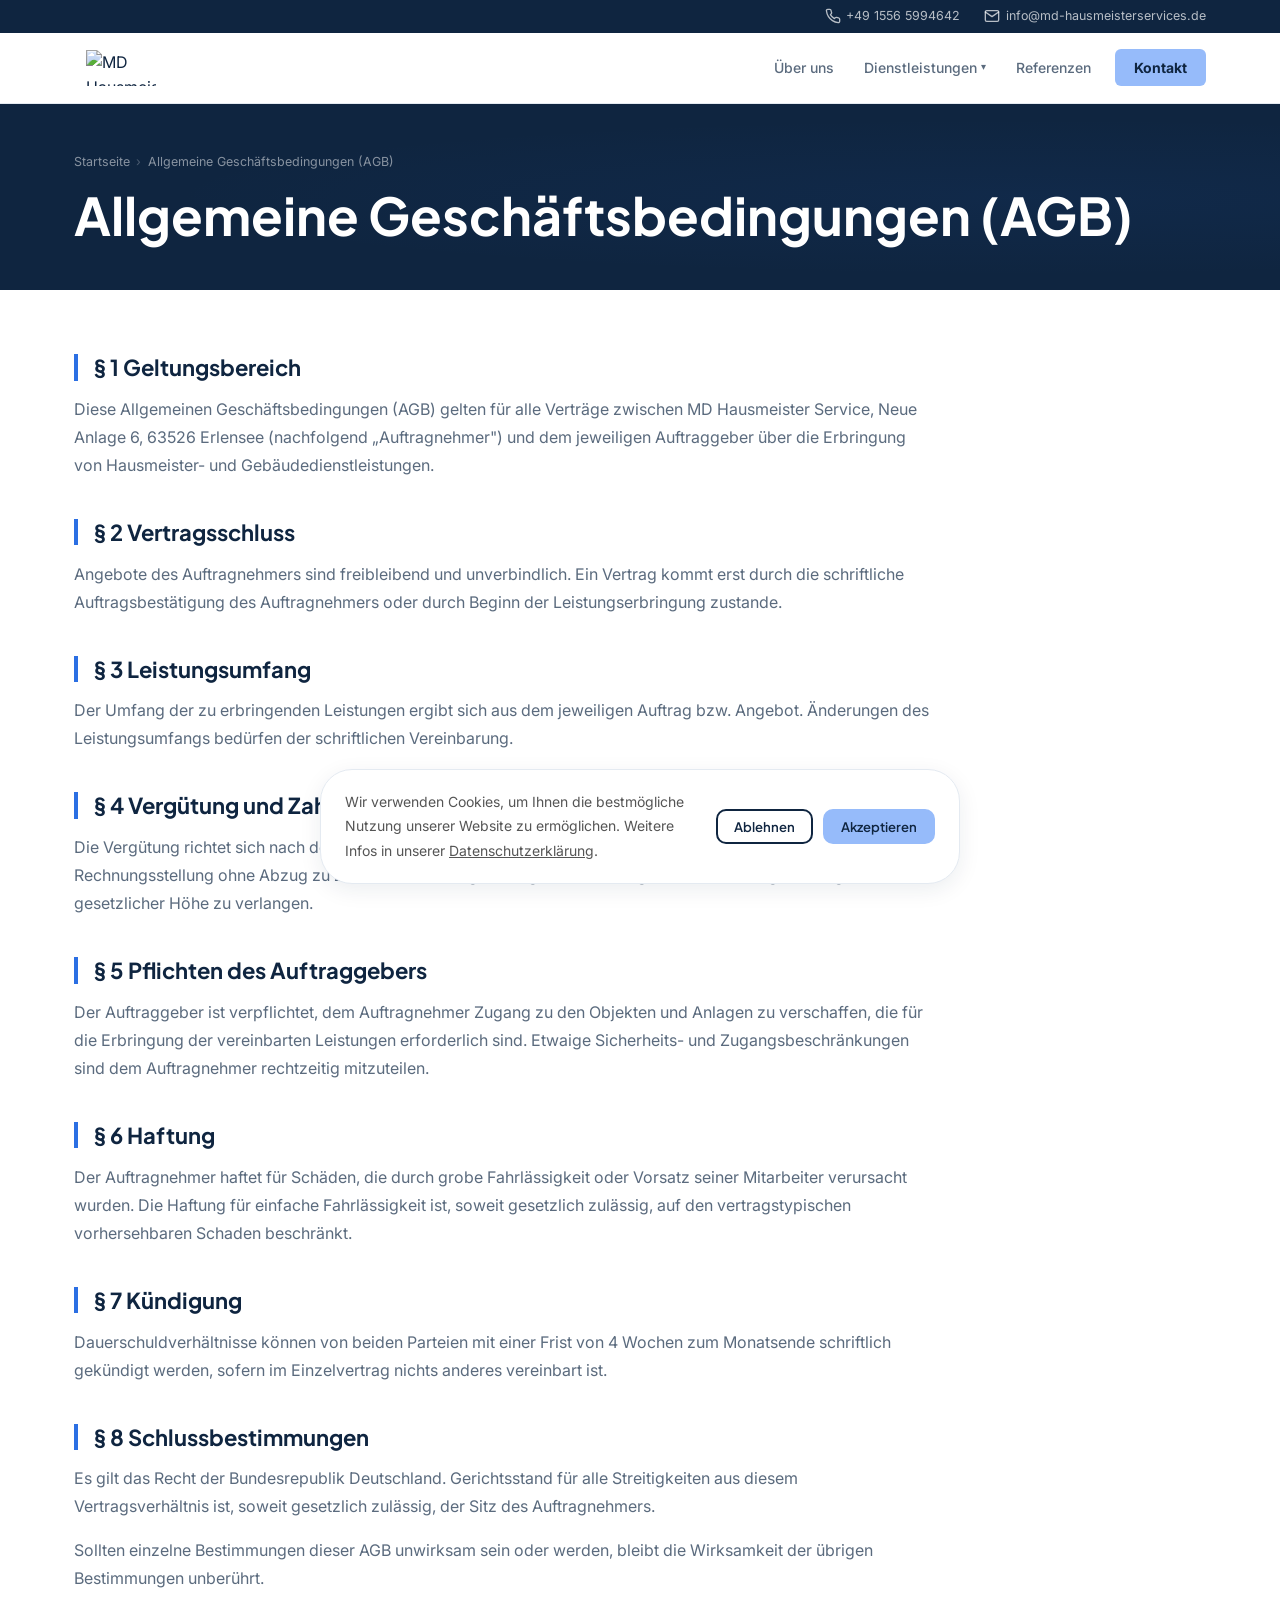
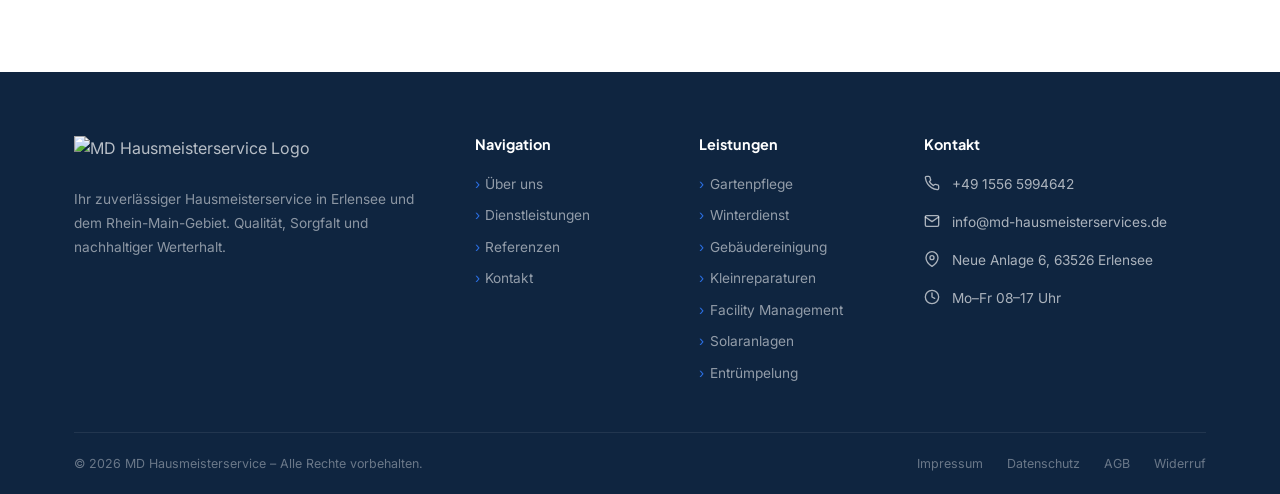
==== commit c7bc046e: "widerruf, etc. hinzugefügt" ====
--- a/agb.html
+++ b/agb.html
@@ -129,7 +129,7 @@
         <div class="fci"><i class="fi"><span class="ico"><svg viewBox="0 0 24 24" width="16" height="16" fill="none" stroke="currentColor" stroke-width="2" stroke-linecap="round" stroke-linejoin="round"><path d="M22 16.92v3a2 2 0 0 1-2.18 2 19.79 19.79 0 0 1-8.63-3.07 19.5 19.5 0 0 1-6-6 19.79 19.79 0 0 1-3.07-8.67A2 2 0 0 1 4.11 2h3a2 2 0 0 1 2 1.72c.127.96.361 1.903.7 2.81a2 2 0 0 1-.45 2.11L8.09 9.91a16 16 0 0 0 6 6l1.27-1.27a2 2 0 0 1 2.11-.45c.907.339 1.85.573 2.81.7A2 2 0 0 1 22 16.92z"/></svg></span></i><div><a href="tel:+4915565994642">+49 1556 5994642</a></div></div>
         <div class="fci"><i class="fi"><span class="ico"><svg viewBox="0 0 24 24" width="16" height="16" fill="none" stroke="currentColor" stroke-width="2" stroke-linecap="round" stroke-linejoin="round"><path d="M4 4h16c1.1 0 2 .9 2 2v12c0 1.1-.9 2-2 2H4c-1.1 0-2-.9-2-2V6c0-1.1.9-2 2-2z"/><polyline points="22,6 12,13 2,6"/></svg></span></i><div><a href="mailto:info@md-hausmeisterservices.de">info@md-hausmeisterservices.de</a></div></div>
         <div class="fci"><i class="fi"><span class="ico"><svg viewBox="0 0 24 24" width="16" height="16" fill="none" stroke="currentColor" stroke-width="2" stroke-linecap="round" stroke-linejoin="round"><path d="M21 10c0 7-9 13-9 13s-9-6-9-13a9 9 0 0 1 18 0z"/><circle cx="12" cy="10" r="3"/></svg></span></i><div><span>Neue Anlage 6, 63526 Erlensee</span></div></div>
-        <div class="fci"><i class="fi"><span class="ico"><svg viewBox="0 0 24 24" width="16" height="16" fill="none" stroke="currentColor" stroke-width="2" stroke-linecap="round" stroke-linejoin="round"><circle cx="12" cy="12" r="10"/><polyline points="12 6 12 12 16 14"/></svg></span></i><div><span>Mo–Do 08–17 · Fr 08–15 Uhr</span></div></div>
+        <div class="fci"><i class="fi"><span class="ico"><svg viewBox="0 0 24 24" width="16" height="16" fill="none" stroke="currentColor" stroke-width="2" stroke-linecap="round" stroke-linejoin="round"><circle cx="12" cy="12" r="10"/><polyline points="12 6 12 12 16 14"/></svg></span></i><div><span>Mo–Fr 08–17 Uhr</span></div></div>
       </div>
     </div>
     <div class="footer-bottom">
@@ -138,6 +138,7 @@
         <a href="impressum.html">Impressum</a>
         <a href="datenschutz.html">Datenschutz</a>
         <a href="agb.html">AGB</a>
+        <a href="widerruf.html">Widerruf</a>
       </nav>
     </div>
   </div>
--- a/style.css
+++ b/style.css
@@ -1362,3 +1362,8 @@
   .cookie-actions { justify-content:stretch; }
   .cookie-actions .btn { flex:1; justify-content:center; }
 }
+
+/* ════════════════════════════════════════════════
+   TESTIMONIALS — Google Reviews Widget
+   ════════════════════════════════════════════════ */
+.x-reviews-widget { margin-top:2.5rem; }
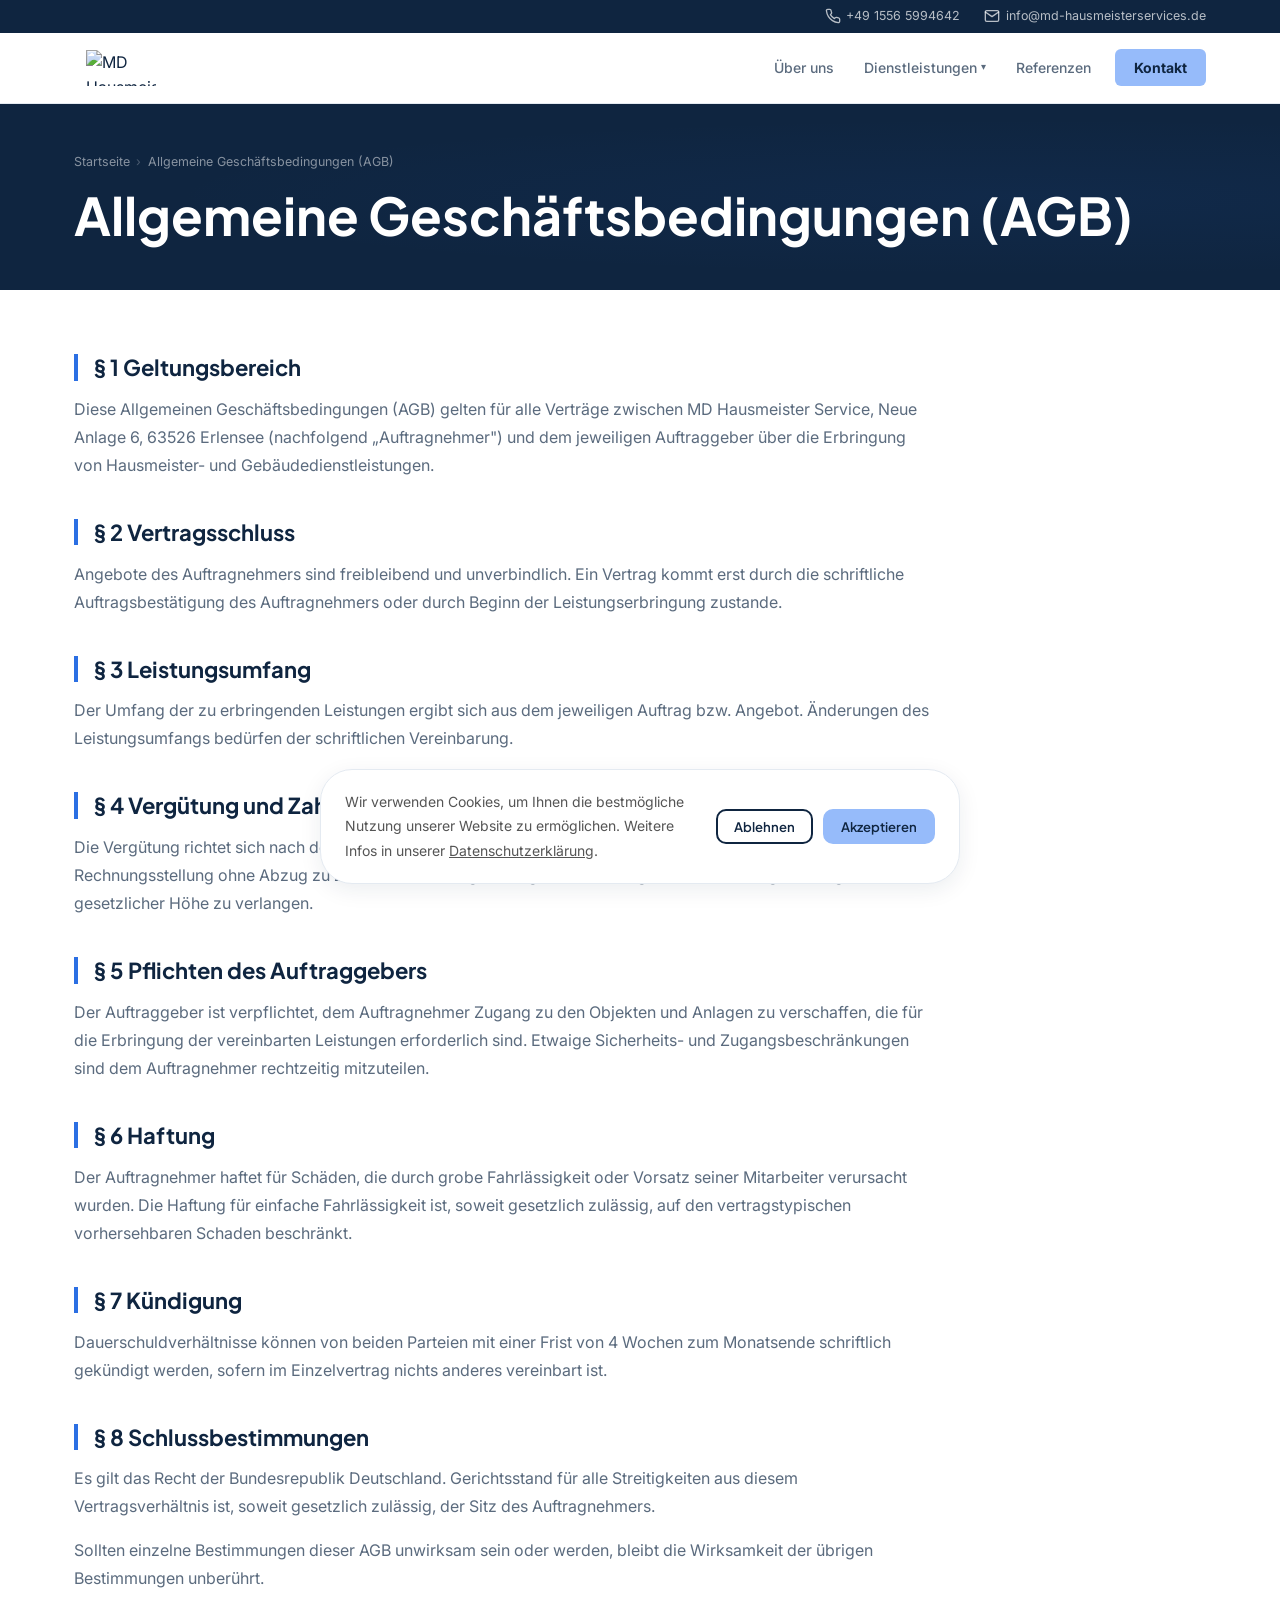
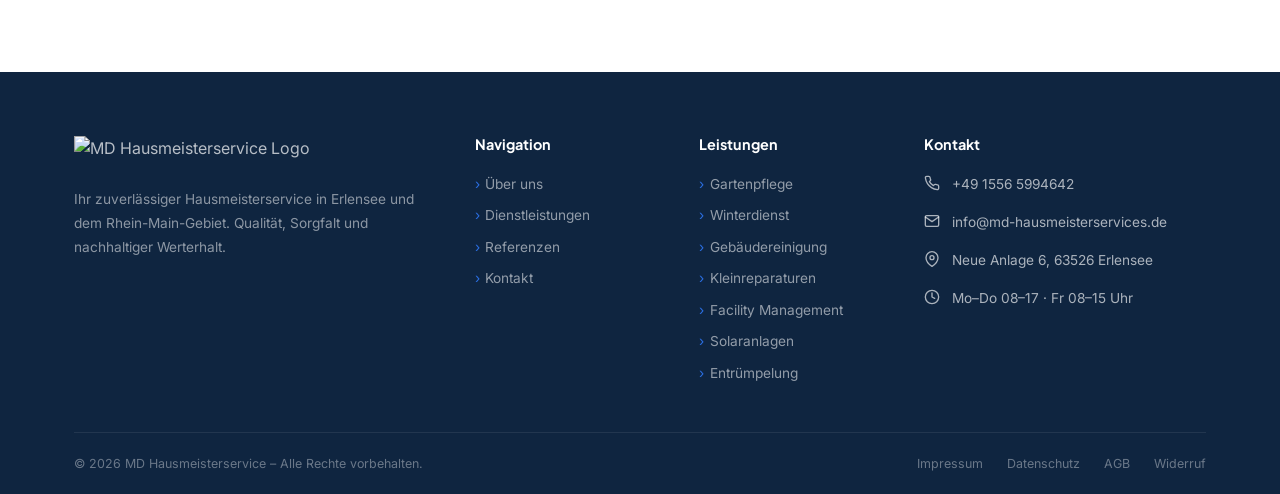
==== commit c77b6fca: "Impressum bereinigt und Servicezeiten zentralisiert - Umsatzsteuer-ID entfernt, Kleinunternehmerrege" ====
--- a/agb.html
+++ b/agb.html
@@ -129,7 +129,7 @@
         <div class="fci"><i class="fi"><span class="ico"><svg viewBox="0 0 24 24" width="16" height="16" fill="none" stroke="currentColor" stroke-width="2" stroke-linecap="round" stroke-linejoin="round"><path d="M22 16.92v3a2 2 0 0 1-2.18 2 19.79 19.79 0 0 1-8.63-3.07 19.5 19.5 0 0 1-6-6 19.79 19.79 0 0 1-3.07-8.67A2 2 0 0 1 4.11 2h3a2 2 0 0 1 2 1.72c.127.96.361 1.903.7 2.81a2 2 0 0 1-.45 2.11L8.09 9.91a16 16 0 0 0 6 6l1.27-1.27a2 2 0 0 1 2.11-.45c.907.339 1.85.573 2.81.7A2 2 0 0 1 22 16.92z"/></svg></span></i><div><a href="tel:+4915565994642">+49 1556 5994642</a></div></div>
         <div class="fci"><i class="fi"><span class="ico"><svg viewBox="0 0 24 24" width="16" height="16" fill="none" stroke="currentColor" stroke-width="2" stroke-linecap="round" stroke-linejoin="round"><path d="M4 4h16c1.1 0 2 .9 2 2v12c0 1.1-.9 2-2 2H4c-1.1 0-2-.9-2-2V6c0-1.1.9-2 2-2z"/><polyline points="22,6 12,13 2,6"/></svg></span></i><div><a href="mailto:info@md-hausmeisterservices.de">info@md-hausmeisterservices.de</a></div></div>
         <div class="fci"><i class="fi"><span class="ico"><svg viewBox="0 0 24 24" width="16" height="16" fill="none" stroke="currentColor" stroke-width="2" stroke-linecap="round" stroke-linejoin="round"><path d="M21 10c0 7-9 13-9 13s-9-6-9-13a9 9 0 0 1 18 0z"/><circle cx="12" cy="10" r="3"/></svg></span></i><div><span>Neue Anlage 6, 63526 Erlensee</span></div></div>
-        <div class="fci"><i class="fi"><span class="ico"><svg viewBox="0 0 24 24" width="16" height="16" fill="none" stroke="currentColor" stroke-width="2" stroke-linecap="round" stroke-linejoin="round"><circle cx="12" cy="12" r="10"/><polyline points="12 6 12 12 16 14"/></svg></span></i><div><span>Mo–Fr 08–17 Uhr</span></div></div>
+        <div class="fci"><i class="fi"><span class="ico"><svg viewBox="0 0 24 24" width="16" height="16" fill="none" stroke="currentColor" stroke-width="2" stroke-linecap="round" stroke-linejoin="round"><circle cx="12" cy="12" r="10"/><polyline points="12 6 12 12 16 14"/></svg></span></i><div><span data-hours="short">Mo–Do 08–17 · Fr 08–15 Uhr</span></div></div>
       </div>
     </div>
     <div class="footer-bottom">
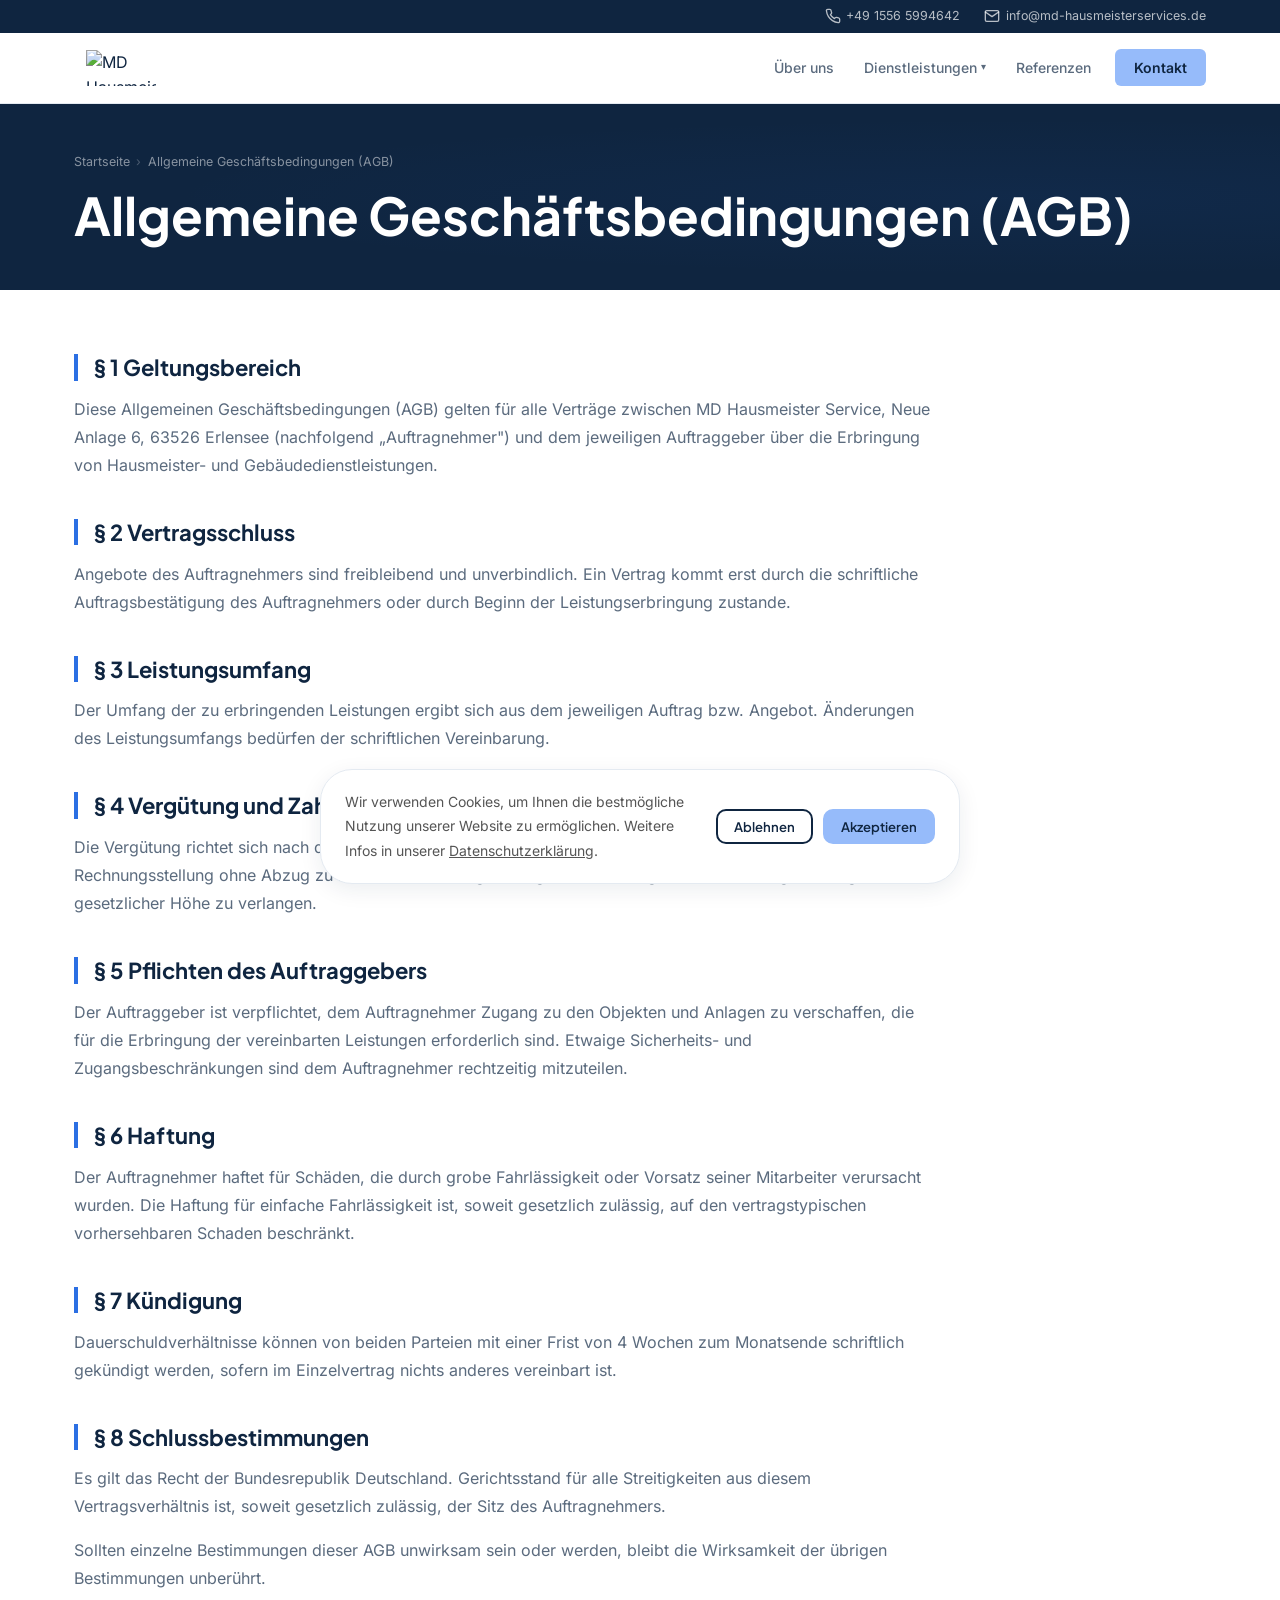
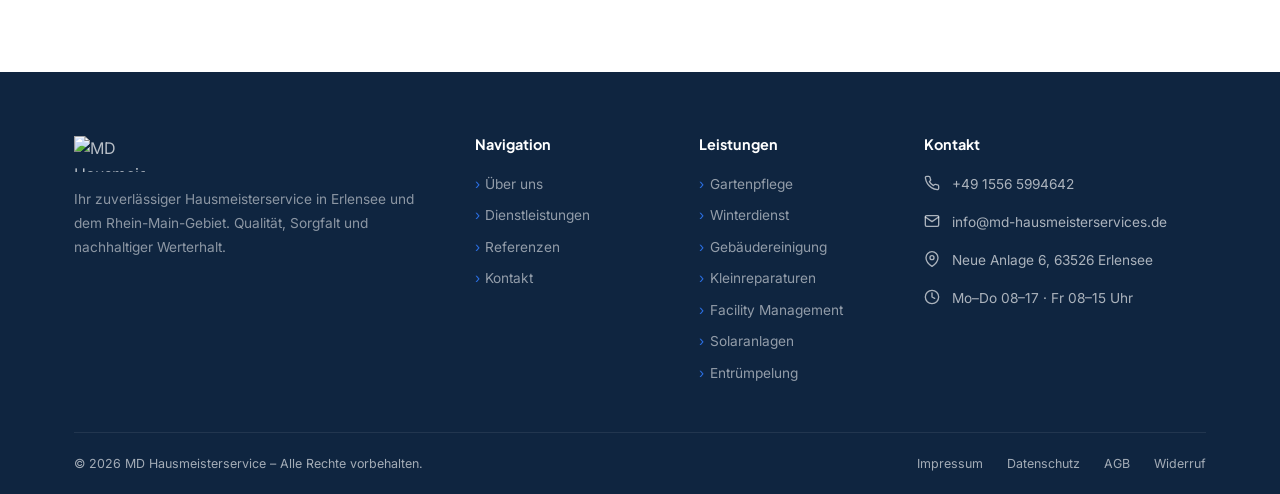
==== commit ffb56cb7: "Barrierefreiheit auf 100 und Ladezeit verbessert - Kontraste: mobile-CTA weisse Schrift (3.3 -> 4.7:" ====
--- a/agb.html
+++ b/agb.html
@@ -7,9 +7,9 @@
   <title>Allgemeine Geschäftsbedingungen (AGB) | MD Hausmeisterservice</title>
   <meta name="robots" content="noindex, follow">
   <link rel="canonical" href="https://md-hausmeisterservices.de/agb.html">
-  <link rel="preconnect" href="https://fonts.googleapis.com">
-  <link rel="preconnect" href="https://fonts.gstatic.com" crossorigin>
-  <link href="https://fonts.googleapis.com/css2?family=Plus+Jakarta+Sans:wght@400;600;700;800&family=Inter:wght@400;500;600&display=swap" rel="stylesheet">
+  <link rel="preconnect" href="https://md-hausmeisterservices.de">
+  <link rel="preload" as="font" type="font/woff2" href="fonts/plus-jakarta-sans-latin.woff2" crossorigin>
+  <link rel="preload" as="font" type="font/woff2" href="fonts/inter-latin.woff2" crossorigin>
   <link rel="stylesheet" href="style.css">
 </head>
 <body>
@@ -28,7 +28,7 @@
     <div class="container">
       <a href="index.html" class="nav-logo" aria-label="MD Hausmeisterservice Startseite">
         <img src="https://md-hausmeisterservices.de/wp-content/uploads/2026/02/MD-Hausmeisterservice-Logo-hell-NoBackground-200x102.png"
-             alt="MD Hausmeisterservice Logo" width="150" height="77" loading="eager">
+             alt="MD Hausmeisterservice Logo" width="150" height="77" loading="eager" decoding="async">
       </a>
       <button class="nav-toggle" id="navToggle" aria-label="Menü öffnen" aria-expanded="false">
         <span></span><span></span><span></span>
@@ -100,11 +100,11 @@
   <div class="container">
     <div class="footer-grid">
       <div class="footer-brand">
-        <img src="https://md-hausmeisterservices.de/wp-content/uploads/2026/02/MD-Hausmeisterservice-Logo-hell-NoBackground-200x102.png" alt="MD Hausmeisterservice Logo" loading="lazy">
+        <img src="https://md-hausmeisterservices.de/wp-content/uploads/2026/02/MD-Hausmeisterservice-Logo-hell-NoBackground-200x102.png" alt="MD Hausmeisterservice Logo" loading="lazy" width="200" height="102" decoding="async">
         <p>Ihr zuverlässiger Hausmeisterservice in Erlensee und dem Rhein-Main-Gebiet. Qualität, Sorgfalt und nachhaltiger Werterhalt.</p>
       </div>
       <div class="footer-col">
-        <h4>Navigation</h4>
+        <h3>Navigation</h3>
         <ul class="footer-links">
           <li><a href="index.html">Über uns</a></li>
           <li><a href="dienstleistungen.html">Dienstleistungen</a></li>
@@ -113,7 +113,7 @@
         </ul>
       </div>
       <div class="footer-col">
-        <h4>Leistungen</h4>
+        <h3>Leistungen</h3>
         <ul class="footer-links">
           <li><a href="gartenpflege.html">Gartenpflege</a></li>
           <li><a href="winterdienst.html">Winterdienst</a></li>
@@ -125,7 +125,7 @@
         </ul>
       </div>
       <div class="footer-col">
-        <h4>Kontakt</h4>
+        <h3>Kontakt</h3>
         <div class="fci"><i class="fi"><span class="ico"><svg viewBox="0 0 24 24" width="16" height="16" fill="none" stroke="currentColor" stroke-width="2" stroke-linecap="round" stroke-linejoin="round"><path d="M22 16.92v3a2 2 0 0 1-2.18 2 19.79 19.79 0 0 1-8.63-3.07 19.5 19.5 0 0 1-6-6 19.79 19.79 0 0 1-3.07-8.67A2 2 0 0 1 4.11 2h3a2 2 0 0 1 2 1.72c.127.96.361 1.903.7 2.81a2 2 0 0 1-.45 2.11L8.09 9.91a16 16 0 0 0 6 6l1.27-1.27a2 2 0 0 1 2.11-.45c.907.339 1.85.573 2.81.7A2 2 0 0 1 22 16.92z"/></svg></span></i><div><a href="tel:+4915565994642">+49 1556 5994642</a></div></div>
         <div class="fci"><i class="fi"><span class="ico"><svg viewBox="0 0 24 24" width="16" height="16" fill="none" stroke="currentColor" stroke-width="2" stroke-linecap="round" stroke-linejoin="round"><path d="M4 4h16c1.1 0 2 .9 2 2v12c0 1.1-.9 2-2 2H4c-1.1 0-2-.9-2-2V6c0-1.1.9-2 2-2z"/><polyline points="22,6 12,13 2,6"/></svg></span></i><div><a href="mailto:info@md-hausmeisterservices.de">info@md-hausmeisterservices.de</a></div></div>
         <div class="fci"><i class="fi"><span class="ico"><svg viewBox="0 0 24 24" width="16" height="16" fill="none" stroke="currentColor" stroke-width="2" stroke-linecap="round" stroke-linejoin="round"><path d="M21 10c0 7-9 13-9 13s-9-6-9-13a9 9 0 0 1 18 0z"/><circle cx="12" cy="10" r="3"/></svg></span></i><div><span>Neue Anlage 6, 63526 Erlensee</span></div></div>
--- a/style.css
+++ b/style.css
@@ -1,3 +1,22 @@
+/* ================================================
+   SCHRIFTEN — lokal gehostet (keine Google-Fonts-Verbindung)
+   Plus Jakarta Sans + Inter · Subsets latin & latin-ext
+   ================================================ */
+@font-face{font-family:'Inter';font-style:normal;font-weight:400;font-display:swap;src:url('fonts/inter-latin-ext.woff2') format('woff2');unicode-range:U+0100-02BA, U+02BD-02C5, U+02C7-02CC, U+02CE-02D7, U+02DD-02FF, U+0304, U+0308, U+0329, U+1D00-1DBF, U+1E00-1E9F, U+1EF2-1EFF, U+2020, U+20A0-20AB, U+20AD-20C0, U+2113, U+2C60-2C7F, U+A720-A7FF}
+@font-face{font-family:'Inter';font-style:normal;font-weight:400;font-display:swap;src:url('fonts/inter-latin.woff2') format('woff2');unicode-range:U+0000-00FF, U+0131, U+0152-0153, U+02BB-02BC, U+02C6, U+02DA, U+02DC, U+0304, U+0308, U+0329, U+2000-206F, U+20AC, U+2122, U+2191, U+2193, U+2212, U+2215, U+FEFF, U+FFFD}
+@font-face{font-family:'Inter';font-style:normal;font-weight:500;font-display:swap;src:url('fonts/inter-latin-ext.woff2') format('woff2');unicode-range:U+0100-02BA, U+02BD-02C5, U+02C7-02CC, U+02CE-02D7, U+02DD-02FF, U+0304, U+0308, U+0329, U+1D00-1DBF, U+1E00-1E9F, U+1EF2-1EFF, U+2020, U+20A0-20AB, U+20AD-20C0, U+2113, U+2C60-2C7F, U+A720-A7FF}
+@font-face{font-family:'Inter';font-style:normal;font-weight:500;font-display:swap;src:url('fonts/inter-latin.woff2') format('woff2');unicode-range:U+0000-00FF, U+0131, U+0152-0153, U+02BB-02BC, U+02C6, U+02DA, U+02DC, U+0304, U+0308, U+0329, U+2000-206F, U+20AC, U+2122, U+2191, U+2193, U+2212, U+2215, U+FEFF, U+FFFD}
+@font-face{font-family:'Inter';font-style:normal;font-weight:600;font-display:swap;src:url('fonts/inter-latin-ext.woff2') format('woff2');unicode-range:U+0100-02BA, U+02BD-02C5, U+02C7-02CC, U+02CE-02D7, U+02DD-02FF, U+0304, U+0308, U+0329, U+1D00-1DBF, U+1E00-1E9F, U+1EF2-1EFF, U+2020, U+20A0-20AB, U+20AD-20C0, U+2113, U+2C60-2C7F, U+A720-A7FF}
+@font-face{font-family:'Inter';font-style:normal;font-weight:600;font-display:swap;src:url('fonts/inter-latin.woff2') format('woff2');unicode-range:U+0000-00FF, U+0131, U+0152-0153, U+02BB-02BC, U+02C6, U+02DA, U+02DC, U+0304, U+0308, U+0329, U+2000-206F, U+20AC, U+2122, U+2191, U+2193, U+2212, U+2215, U+FEFF, U+FFFD}
+@font-face{font-family:'Plus Jakarta Sans';font-style:normal;font-weight:400;font-display:swap;src:url('fonts/plus-jakarta-sans-latin-ext.woff2') format('woff2');unicode-range:U+0100-02BA, U+02BD-02C5, U+02C7-02CC, U+02CE-02D7, U+02DD-02FF, U+0304, U+0308, U+0329, U+1D00-1DBF, U+1E00-1E9F, U+1EF2-1EFF, U+2020, U+20A0-20AB, U+20AD-20C0, U+2113, U+2C60-2C7F, U+A720-A7FF}
+@font-face{font-family:'Plus Jakarta Sans';font-style:normal;font-weight:400;font-display:swap;src:url('fonts/plus-jakarta-sans-latin.woff2') format('woff2');unicode-range:U+0000-00FF, U+0131, U+0152-0153, U+02BB-02BC, U+02C6, U+02DA, U+02DC, U+0304, U+0308, U+0329, U+2000-206F, U+20AC, U+2122, U+2191, U+2193, U+2212, U+2215, U+FEFF, U+FFFD}
+@font-face{font-family:'Plus Jakarta Sans';font-style:normal;font-weight:600;font-display:swap;src:url('fonts/plus-jakarta-sans-latin-ext.woff2') format('woff2');unicode-range:U+0100-02BA, U+02BD-02C5, U+02C7-02CC, U+02CE-02D7, U+02DD-02FF, U+0304, U+0308, U+0329, U+1D00-1DBF, U+1E00-1E9F, U+1EF2-1EFF, U+2020, U+20A0-20AB, U+20AD-20C0, U+2113, U+2C60-2C7F, U+A720-A7FF}
+@font-face{font-family:'Plus Jakarta Sans';font-style:normal;font-weight:600;font-display:swap;src:url('fonts/plus-jakarta-sans-latin.woff2') format('woff2');unicode-range:U+0000-00FF, U+0131, U+0152-0153, U+02BB-02BC, U+02C6, U+02DA, U+02DC, U+0304, U+0308, U+0329, U+2000-206F, U+20AC, U+2122, U+2191, U+2193, U+2212, U+2215, U+FEFF, U+FFFD}
+@font-face{font-family:'Plus Jakarta Sans';font-style:normal;font-weight:700;font-display:swap;src:url('fonts/plus-jakarta-sans-latin-ext.woff2') format('woff2');unicode-range:U+0100-02BA, U+02BD-02C5, U+02C7-02CC, U+02CE-02D7, U+02DD-02FF, U+0304, U+0308, U+0329, U+1D00-1DBF, U+1E00-1E9F, U+1EF2-1EFF, U+2020, U+20A0-20AB, U+20AD-20C0, U+2113, U+2C60-2C7F, U+A720-A7FF}
+@font-face{font-family:'Plus Jakarta Sans';font-style:normal;font-weight:700;font-display:swap;src:url('fonts/plus-jakarta-sans-latin.woff2') format('woff2');unicode-range:U+0000-00FF, U+0131, U+0152-0153, U+02BB-02BC, U+02C6, U+02DA, U+02DC, U+0304, U+0308, U+0329, U+2000-206F, U+20AC, U+2122, U+2191, U+2193, U+2212, U+2215, U+FEFF, U+FFFD}
+@font-face{font-family:'Plus Jakarta Sans';font-style:normal;font-weight:800;font-display:swap;src:url('fonts/plus-jakarta-sans-latin-ext.woff2') format('woff2');unicode-range:U+0100-02BA, U+02BD-02C5, U+02C7-02CC, U+02CE-02D7, U+02DD-02FF, U+0304, U+0308, U+0329, U+1D00-1DBF, U+1E00-1E9F, U+1EF2-1EFF, U+2020, U+20A0-20AB, U+20AD-20C0, U+2113, U+2C60-2C7F, U+A720-A7FF}
+@font-face{font-family:'Plus Jakarta Sans';font-style:normal;font-weight:800;font-display:swap;src:url('fonts/plus-jakarta-sans-latin.woff2') format('woff2');unicode-range:U+0000-00FF, U+0131, U+0152-0153, U+02BB-02BC, U+02C6, U+02DA, U+02DC, U+0304, U+0308, U+0329, U+2000-206F, U+20AC, U+2122, U+2191, U+2193, U+2212, U+2215, U+FEFF, U+FFFD}
+
 @charset "UTF-8";
 /* ================================================
    MD HAUSMEISTERSERVICE — Global Stylesheet v2
@@ -235,7 +254,7 @@
 .mobile-cta {
   display:none;
   position:fixed; bottom:0; left:0; right:0;
-  background:var(--amber); color:var(--navy);
+  background:var(--amber); color:#fff;
   font-family:var(--font-d); font-weight:700; font-size:.95rem;
   padding:1rem; text-align:center;
   z-index:900; box-shadow:0 -4px 16px rgba(13,27,42,.15);
@@ -538,7 +557,7 @@
   margin:0 auto 1.25rem;
   box-shadow:0 0 0 6px var(--amber-50);
 }
-.step-item h4 { font-size:.95rem; margin-bottom:.35rem; }
+.step-item h3 { font-size:.95rem; margin-bottom:.35rem; }
 .step-item p  { font-size:.83rem; }
 
 /* ================================================
@@ -604,7 +623,7 @@
 .img-card-photo { height:150px; overflow:hidden; }
 .img-card-photo img { width:100%; height:100%; object-fit:cover; }
 .img-card-body { padding:1.5rem; text-align:center; }
-.img-card-body h4 { margin-bottom:.4rem; font-size:.97rem; }
+.img-card-body h3 { margin-bottom:.4rem; font-size:.97rem; }
 .img-card-body p { font-size:.84rem; }
 
 .t-grid { display:grid; grid-template-columns:repeat(auto-fill, minmax(280px,1fr)); gap:1.5rem; }
@@ -722,7 +741,7 @@
   display:flex; align-items:center; justify-content:center;
   font-size:1.5rem; margin:0 auto 1rem;
 }
-.usp-card h4 { margin-bottom:.4rem; font-size:.97rem; }
+.usp-card h3 { margin-bottom:.4rem; font-size:.97rem; }
 .usp-card p  { font-size:.84rem; }
 
 /* ================================================
@@ -806,7 +825,7 @@
 }
 .footer-brand img { height:36px; width:auto; margin-bottom:1rem; }
 .footer-brand p   { color:rgba(255,255,255,.52); font-size:.855rem; line-height:1.75; margin-bottom:1.25rem; }
-.footer-col h4 { color:#fff; font-size:.9rem; margin-bottom:1.25rem; }
+.footer-col h3 { color:#fff; font-size:.9rem; margin-bottom:1.25rem; }
 .footer-links { display:flex; flex-direction:column; gap:.6rem; }
 .footer-links a { color:rgba(255,255,255,.55); font-size:.855rem; display:flex; align-items:center; gap:.35rem; transition:color var(--tr); }
 .footer-links a::before { content:'›'; color:var(--amber); }
@@ -816,9 +835,9 @@
 .fci a { color:rgba(255,255,255,.65); } .fci a:hover { color:#fff; }
 .fci span { color:rgba(255,255,255,.65); }
 .footer-bottom { display:flex; align-items:center; justify-content:space-between; gap:1rem; padding:1.2rem 0; flex-wrap:wrap; }
-.footer-bottom p { font-size:.78rem; color:rgba(255,255,255,.38); }
+.footer-bottom p { font-size:.78rem; color:rgba(255,255,255,.62); }
 .footer-legal { display:flex; gap:1.5rem; flex-wrap:wrap; }
-.footer-legal a { font-size:.78rem; color:rgba(255,255,255,.38); } .footer-legal a:hover { color:rgba(255,255,255,.75); }
+.footer-legal a { font-size:.78rem; color:rgba(255,255,255,.62); } .footer-legal a:hover { color:rgba(255,255,255,.75); }
 
 /* ================================================
    LEGAL
@@ -1225,7 +1244,7 @@
   transition:transform var(--tr);
 }
 .x-step:hover .badge { transform:translateY(-3px) rotate(-6deg); }
-.x-step h4 { font-size:1rem; margin-bottom:.35rem; }
+.x-step h3 { font-size:1rem; margin-bottom:.35rem; }
 .x-step p { font-size:.86rem; }
 
 /* ════════════════════════════════════════════════
